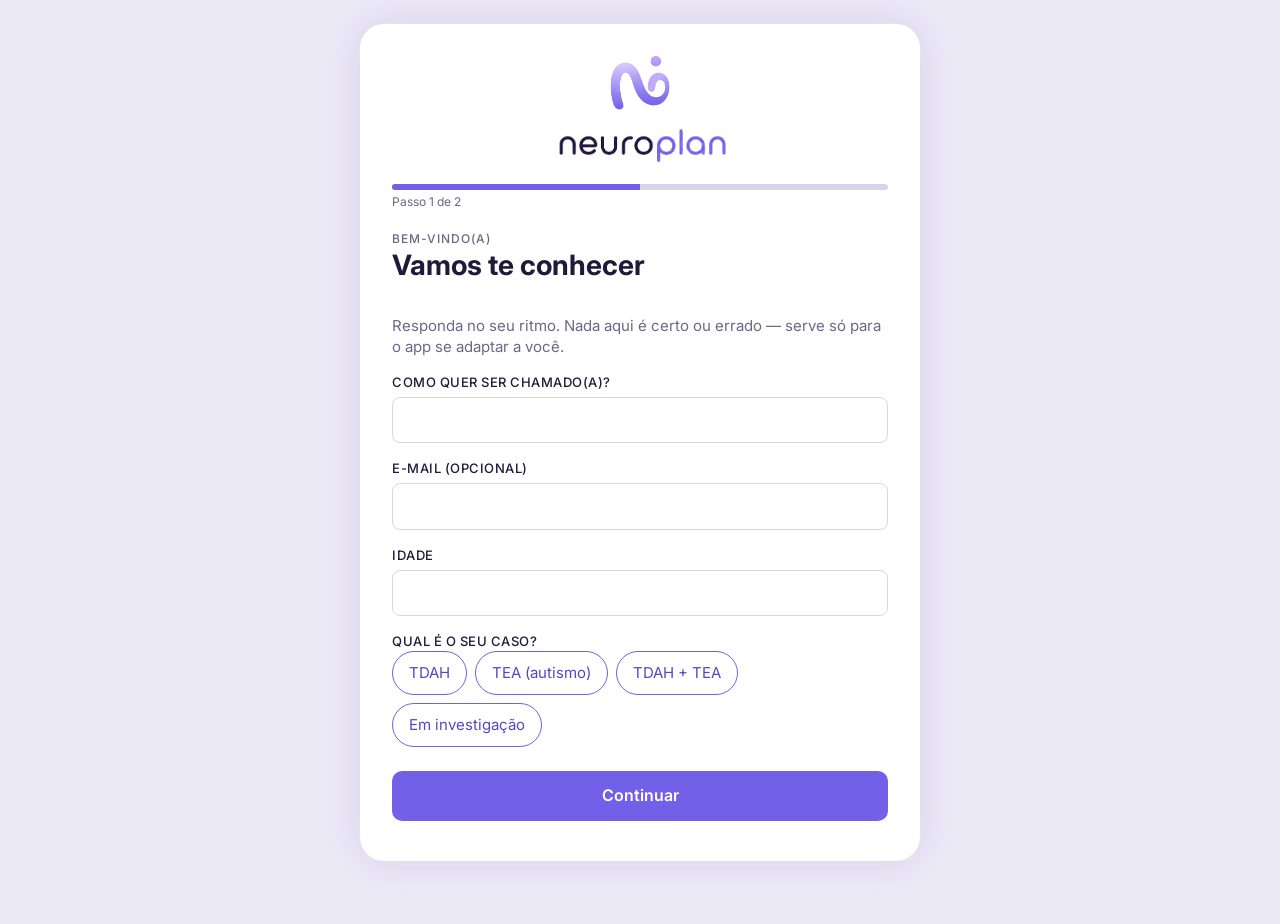
==== configuracoes.html @ 68868545 "versão oficial ajustada." ====
<!DOCTYPE html>
<html lang="pt-BR">
<head>
  <meta charset="UTF-8">
  <meta name="viewport" content="width=device-width, initial-scale=1, viewport-fit=cover">
  <meta name="theme-color" content="#7B68EE">
  <meta name="description" content="NeuroPlan: planejador de rotina pensado para neurodivergentes.">
  <title>Configurações · NeuroPlan</title>
  <link rel="icon" type="image/png" href="img/icone-app.png">
  <link rel="apple-touch-icon" href="img/icone-app.png">
  <!-- aplica tema/modo calmo antes de desenhar a página (evita "piscar") -->
  <script>try{var c=JSON.parse(localStorage.getItem("neuroplan:config")||"{}"),k=JSON.parse(localStorage.getItem("neuroplan:cuidados")||"{}"),t=c.tema||"claro",r=document.documentElement;if(t==="auto")t=matchMedia("(prefers-color-scheme: dark)").matches?"escuro":"claro";r.dataset.tema=t;if(k["modo-calmo"])r.classList.add("modo-calmo")}catch(e){}</script>
  <link rel="stylesheet" href="style.css">
  <script src="script.js" defer></script>
</head>
<body class="pagina-configuracoes">

  <!-- Ícones (sprite SVG): <svg class="icone"><use href="#i-home"/></svg> -->
  <svg xmlns="http://www.w3.org/2000/svg" hidden>
    <symbol id="i-home" viewBox="0 0 24 24" fill="none" stroke="currentColor" stroke-width="1.8" stroke-linecap="round" stroke-linejoin="round"><path d="M3 10.5 12 3l9 7.5V20a1 1 0 0 1-1 1h-5v-6H9v6H4a1 1 0 0 1-1-1z"/></symbol>
    <symbol id="i-calendar" viewBox="0 0 24 24" fill="none" stroke="currentColor" stroke-width="1.8" stroke-linecap="round" stroke-linejoin="round"><rect x="3" y="4" width="18" height="18" rx="2"/><path d="M16 2v4M8 2v4M3 10h18"/></symbol>
    <symbol id="i-plus" viewBox="0 0 24 24" fill="none" stroke="currentColor" stroke-width="2" stroke-linecap="round" stroke-linejoin="round"><path d="M12 5v14M5 12h14"/></symbol>
    <symbol id="i-heart" viewBox="0 0 24 24" fill="none" stroke="currentColor" stroke-width="1.8" stroke-linecap="round" stroke-linejoin="round"><path d="M19 14c1.5-1.5 3-3.2 3-5.5A5.5 5.5 0 0 0 16.5 3c-1.7 0-3 .8-4.5 2.5C10.5 3.8 9.2 3 7.5 3A5.5 5.5 0 0 0 2 8.5c0 2.3 1.5 4 3 5.5l7 7z"/></symbol>
    <symbol id="i-user" viewBox="0 0 24 24" fill="none" stroke="currentColor" stroke-width="1.8" stroke-linecap="round" stroke-linejoin="round"><circle cx="12" cy="8" r="4"/><path d="M4 21a8 8 0 0 1 16 0"/></symbol>
    <symbol id="i-pencil" viewBox="0 0 24 24" fill="none" stroke="currentColor" stroke-width="1.8" stroke-linecap="round" stroke-linejoin="round"><path d="M17 3a2.8 2.8 0 0 1 4 4L7.5 20.5 2 22l1.5-5.5z"/></symbol>
    <symbol id="i-clock" viewBox="0 0 24 24" fill="none" stroke="currentColor" stroke-width="1.8" stroke-linecap="round" stroke-linejoin="round"><circle cx="12" cy="12" r="9"/><path d="M12 7v5l3 2"/></symbol>
    <symbol id="i-bell" viewBox="0 0 24 24" fill="none" stroke="currentColor" stroke-width="1.8" stroke-linecap="round" stroke-linejoin="round"><path d="M6 8a6 6 0 0 1 12 0c0 7 3 9 3 9H3s3-2 3-9M10.3 21a1.9 1.9 0 0 0 3.4 0"/></symbol>
    <symbol id="i-chevron-left" viewBox="0 0 24 24" fill="none" stroke="currentColor" stroke-width="2" stroke-linecap="round" stroke-linejoin="round"><path d="m15 18-6-6 6-6"/></symbol>
    <symbol id="i-chevron-right" viewBox="0 0 24 24" fill="none" stroke="currentColor" stroke-width="2" stroke-linecap="round" stroke-linejoin="round"><path d="m9 18 6-6-6-6"/></symbol>
    <symbol id="i-gear" viewBox="0 0 24 24" fill="none" stroke="currentColor" stroke-width="1.8" stroke-linecap="round" stroke-linejoin="round"><circle cx="12" cy="12" r="3"/><path d="M19.4 15a1.7 1.7 0 0 0 .3 1.8l.1.1a2 2 0 1 1-2.8 2.8l-.1-.1a1.7 1.7 0 0 0-1.8-.3 1.7 1.7 0 0 0-1 1.5V21a2 2 0 1 1-4 0v-.1a1.7 1.7 0 0 0-1.1-1.5 1.7 1.7 0 0 0-1.8.3l-.1.1a2 2 0 1 1-2.8-2.8l.1-.1a1.7 1.7 0 0 0 .3-1.8 1.7 1.7 0 0 0-1.5-1H3a2 2 0 1 1 0-4h.1a1.7 1.7 0 0 0 1.5-1.1 1.7 1.7 0 0 0-.3-1.8l-.1-.1a2 2 0 1 1 2.8-2.8l.1.1a1.7 1.7 0 0 0 1.8.3H9a1.7 1.7 0 0 0 1-1.5V3a2 2 0 1 1 4 0v.1a1.7 1.7 0 0 0 1 1.5 1.7 1.7 0 0 0 1.8-.3l.1-.1a2 2 0 1 1 2.8 2.8l-.1.1a1.7 1.7 0 0 0-.3 1.8V9a1.7 1.7 0 0 0 1.5 1H21a2 2 0 1 1 0 4h-.1a1.7 1.7 0 0 0-1.5 1z"/></symbol>
  </svg>

  <div class="app">

    <!-- Cabeçalho (igual em todas as páginas) -->
    <header class="topo">
      <a href="index.html" class="topo__logo" aria-label="NeuroPlan - ir para Hoje">
        <img class="logo logo--claro" src="img/logo-horizontal.png" width="930" height="201" alt="NeuroPlan"><img class="logo logo--escuro" src="img/logo-horizontal-escuro.png" width="930" height="199" alt="">
      </a>
      <div class="topo__acoes">
        <a href="configuracoes.html" class="topo__config" aria-label="Configurações" aria-current="page"><svg class="icone" aria-hidden="true"><use href="#i-gear"/></svg></a>
        <a href="usuario.html" class="avatar avatar--pequeno" aria-label="Meu perfil">V</a>
      </div>
    </header>

    <main class="conteudo">
      <section class="tela" id="tela-config" aria-labelledby="config-titulo">
        <div class="titulo-tela">
          <p class="titulo-tela__rotulo">Ajustes</p>
          <h1 class="titulo-tela__titulo titulo-tela__titulo--esquerda" id="config-titulo">Configurações</h1>
        </div>

        <div class="config-grupo">
          <h2 class="config-grupo__titulo">Conta</h2>
          <div class="config-resumo" id="config-resumo">Nenhum cadastro encontrado.</div>
          <div class="config-lista" style="margin-top:10px">
            <a class="config-btn" href="login.html?refazer=1">Refazer questionário</a>
            <button type="button" class="config-btn" id="btn-sair">Sair da conta</button>
          </div>
        </div>

        <div class="config-grupo">
          <h2 class="config-grupo__titulo">Aparência</h2>
          <ul class="cuidados config-lista--cheia" style="display:flex">
            <li><label class="cuidado"><span class="cuidado__texto"><span class="cuidado__titulo">Modo Calmo</span><span class="cuidado__descricao">Cores suaves, sem animações e menos estímulos</span></span>
              <input type="checkbox" class="interruptor" role="switch" id="cfg-calmo"></label></li>
            <li><label class="cuidado"><span class="cuidado__texto"><span class="cuidado__titulo">Reduzir animações</span><span class="cuidado__descricao">Desliga movimentos e transições</span></span>
              <input type="checkbox" class="interruptor" role="switch" id="cfg-animacao"></label></li>
          </ul>
          <fieldset class="campo campo--grupo" style="margin-top:14px"><legend class="campo__rotulo">Tema</legend>
            <div class="chips" id="cfg-tema">
              <label class="chip"><input type="radio" name="tema" value="claro" checked><span>Claro</span></label>
              <label class="chip"><input type="radio" name="tema" value="escuro"><span>Escuro</span></label>
              <label class="chip"><input type="radio" name="tema" value="auto"><span>Automático</span></label>
            </div></fieldset>
          <fieldset class="campo campo--grupo" style="margin-top:14px"><legend class="campo__rotulo">Tamanho do texto</legend>
            <div class="chips" id="cfg-fonte">
              <label class="chip"><input type="radio" name="fonte" value="p"><span>Pequeno</span></label>
              <label class="chip"><input type="radio" name="fonte" value="m" checked><span>Normal</span></label>
              <label class="chip"><input type="radio" name="fonte" value="g"><span>Grande</span></label>
              <label class="chip"><input type="radio" name="fonte" value="xg"><span>Muito grande</span></label>
            </div></fieldset>
          <p class="campo__ajuda" style="margin-top:8px">O tema escuro e o Modo Calmo são independentes: dá para usar os dois juntos. Mais modos e avisos ficam em <a class="link-pequeno" href="cuidados.html">Cuidados</a>.</p>
        </div>

        <div class="config-grupo">
          <h2 class="config-grupo__titulo">Seus dados</h2>
          <div class="config-lista">
            <button type="button" class="config-btn" id="btn-exportar">Baixar meus dados (.json)</button>
            <button type="button" class="config-btn config-btn--perigo" id="btn-apagar">Apagar todos os dados</button>
          </div>
          <p class="campo__ajuda" style="margin-top:8px">Tudo fica salvo apenas neste aparelho.</p>
        </div>
      </section>
    </main>

    <!-- Menu inferior (igual em todas as páginas) -->
    <nav class="menu" aria-label="Navegação principal">
      <a href="index.html" class="menu__item">
        <svg class="icone" aria-hidden="true"><use href="#i-home"/></svg>
        <span>Hoje</span>
      </a>
      <a href="rotina.html" class="menu__item">
        <svg class="icone" aria-hidden="true"><use href="#i-calendar"/></svg>
        <span>Rotina</span>
      </a>
      <a href="nova-tarefa.html" class="menu__adicionar" aria-label="Adicionar nova tarefa">
        <svg class="icone" aria-hidden="true"><use href="#i-plus"/></svg>
      </a>
      <a href="cuidados.html" class="menu__item">
        <svg class="icone" aria-hidden="true"><use href="#i-heart"/></svg>
        <span>Cuidados</span>
      </a>
      <a href="usuario.html" class="menu__item">
        <svg class="icone" aria-hidden="true"><use href="#i-user"/></svg>
        <span>Usuário</span>
      </a>
    </nav>

  </div>
</body>
</html>
---- style.css ----
/* =========================================================
   NEUROPLAN · style.css
   Mobile-first (base = celular). Depois: tablet/desktop, Modo Calmo,
   login e configurações (seções 14 a 17).
   ========================================================= */
@import url("https://fonts.googleapis.com/css2?family=Inter:wght@300;400;500;600;700&display=swap");

/* 1. Variáveis */
:root{
  --roxo:#7360E8;--roxo-escuro:#5844C9;--roxo-claro:#D6CCFA;--lilas:#EAE2F8;--lilas-medio:#C4B8F6;
  --laranja:#FAE5D6;--azul:#D3E8F7;--verde:#DDF2E8;--rosa:#FBE0EA;--verde-forte:#3FA777;
  --tinta:#1E1B3A;--tinta-suave:#6B6785;--linha:#D9D5E8;--branco:#FFFFFF;--fundo-pagina:#ECE9F7;
  --superficie:#FFFFFF;--campo-hora:#E7E5EE;--marcado:#EFEDF5;--fora:#B3AFC4;--placeholder:#9A96AE;--borda-check:#4A4666;
  --largura-app:430px;--menu-lateral:240px;--altura-menu:68px;--raio-g:16px;--raio-m:12px;--raio-p:8px;--margem:20px;
  --fonte:"Inter",system-ui,-apple-system,"Segoe UI",Roboto,"Helvetica Neue",Arial,sans-serif;
}
.modo-calmo *,.modo-calmo *::before,.modo-calmo *::after{animation:none!important;transition:none!important;scroll-behavior:auto!important}

/* 2. Base */
*,*::before,*::after{box-sizing:border-box}
html{-webkit-text-size-adjust:100%;text-size-adjust:100%;overflow-x:hidden}
body{margin:0;min-height:100dvh;background:var(--fundo-pagina);color:var(--tinta);font-family:var(--fonte);font-size:1rem;line-height:1.4;-webkit-tap-highlight-color:transparent}
h1,h2,h3,p,ul,fieldset{margin:0;padding:0}
ul{list-style:none}
a{color:inherit;text-decoration:none}
button,input,select,textarea{font:inherit;color:inherit}
button{cursor:pointer}
img{display:block;max-width:100%;height:auto}
[hidden]{display:none!important}
:focus-visible{outline:3px solid var(--roxo-escuro);outline-offset:2px}
.visualmente-oculto{position:absolute;width:1px;height:1px;margin:-1px;padding:0;overflow:hidden;clip:rect(0 0 0 0);white-space:nowrap;border:0}
.icone{width:22px;height:22px;flex:none}
.icone--mini{width:14px;height:14px}
.icone--roxo{color:var(--roxo-escuro)}

/* 3. Estrutura */
.app{position:relative;width:100%;max-width:var(--largura-app);min-height:100dvh;margin:0 auto;background:var(--superficie)}
.conteudo{padding:4px var(--margem) calc(var(--altura-menu) + 32px + env(safe-area-inset-bottom,0px))}
.topo{display:flex;align-items:center;justify-content:space-between;padding:calc(14px + env(safe-area-inset-top,0px)) var(--margem) 10px}
.topo__logo img{height:30px;width:auto}
.logo--escuro{display:none}
.avatar{display:grid;place-items:center;background:var(--lilas);color:var(--roxo-escuro);font-weight:600}
.avatar--pequeno{width:34px;height:34px;border-radius:50%;font-size:.875rem}
.avatar--grande{width:72px;height:72px;border-radius:var(--raio-g);font-size:2rem}

/* 4. Menu inferior */
.menu{position:fixed;bottom:0;left:50%;transform:translateX(-50%);z-index:10;width:100%;max-width:var(--largura-app);display:grid;grid-template-columns:1fr 1fr 72px 1fr 1fr;align-items:center;height:calc(var(--altura-menu) + env(safe-area-inset-bottom,0px));padding:0 6px env(safe-area-inset-bottom,0px);background:var(--superficie);border-top:1px solid var(--linha)}
.menu__item{display:flex;flex-direction:column;align-items:center;justify-content:center;gap:2px;min-height:48px;font-size:.6875rem;color:var(--tinta)}
.menu__item.is-ativo{color:var(--roxo-escuro);font-weight:600}
.menu__adicionar{display:grid;place-items:center;justify-self:center;align-self:start;width:52px;height:52px;margin-top:-22px;border-radius:16px;background:var(--roxo);color:var(--branco);box-shadow:0 6px 14px rgba(115,96,232,.35)}
.menu__adicionar .icone{width:26px;height:26px}
.menu__adicionar.is-ativo{background:var(--roxo-escuro)}

/* 5. Títulos e blocos */
.titulo-tela{margin:8px 0 16px}
.titulo-tela--centro{text-align:center}
.titulo-tela__rotulo{font-size:.625rem;font-weight:500;letter-spacing:.08em;text-transform:uppercase;color:var(--tinta-suave)}
.titulo-tela__titulo{font-size:1.25rem;font-weight:700;line-height:1.25}
.titulo-tela__apoio{margin-top:2px;font-size:.75rem;color:var(--tinta-suave)}
.bloco{margin-top:20px}
.bloco__cabecalho{display:flex;align-items:baseline;justify-content:space-between;margin-bottom:10px}
.bloco__titulo{font-size:.8125rem;font-weight:500}
.link-pequeno{display:inline-flex;align-items:center;min-height:32px;font-size:.6875rem;color:var(--roxo-escuro);text-decoration:underline}

/* 6. Hoje */
.lista-tarefas{display:flex;flex-direction:column;gap:10px}
.tarefa{display:flex;align-items:center;gap:8px;padding:4px 6px 4px 12px;border-radius:var(--raio-m);background:var(--lilas)}
.tarefa--aula{background:var(--laranja)}.tarefa--afazeres{background:var(--lilas)}.tarefa--saude{background:var(--azul)}.tarefa--lazer{background:var(--rosa)}
.tarefa--importante{box-shadow:inset 0 0 0 2px var(--roxo-escuro)}
.tarefa__principal{flex:1;display:flex;align-items:center;gap:10px;min-height:48px;cursor:pointer}
.tarefa__texto{display:flex;flex-direction:column;gap:1px}
.tarefa__titulo{font-size:1rem;font-weight:500;line-height:1.2}
.tarefa__meta{display:flex;flex-wrap:wrap;align-items:center;gap:2px 4px;font-size:.6875rem;color:var(--tinta-suave)}
.tarefa__check{appearance:none;-webkit-appearance:none;flex:none;width:20px;height:20px;margin:0;border:1.5px solid var(--borda-check);border-radius:5px;background:transparent center/14px no-repeat;cursor:pointer}
.tarefa__check:checked{border-color:var(--tinta);background-image:url("data:image/svg+xml,%3Csvg xmlns='http://www.w3.org/2000/svg' viewBox='0 0 24 24' fill='none' stroke='%231E1B3A' stroke-width='3.2' stroke-linecap='round' stroke-linejoin='round'%3E%3Cpath d='m5 12.5 4.5 4.5L19 7'/%3E%3C/svg%3E")}
.tarefa__editar{display:grid;place-items:center;flex:none;width:44px;height:44px;border:0;border-radius:50%;background:transparent;color:var(--tinta-suave)}
.tarefa__editar .icone{width:16px;height:16px}
.semana{display:flex;gap:12px;margin:0 calc(var(--margem) * -1);padding:0 var(--margem) 4px;overflow-x:auto;scroll-snap-type:x mandatory;scroll-padding-inline:var(--margem);scrollbar-width:none}
.semana::-webkit-scrollbar{display:none}
.semana__item{flex:0 0 calc(50% - 6px);scroll-snap-align:start}
.semana__dia{display:block;height:100%;min-height:92px;padding:12px 14px;border-radius:var(--raio-m);background:var(--roxo-claro)}
.semana__dia.is-hoje{box-shadow:inset 0 0 0 2px var(--roxo-escuro)}
.semana__nome{font-size:.9375rem;font-weight:700}
.semana__qtd{font-size:.625rem;color:var(--tinta-suave)}
.semana__bolinhas{display:flex;flex-wrap:wrap;gap:6px;margin-top:10px}
.bolinha{width:12px;height:12px;border:1.5px solid var(--verde-forte);border-radius:50%}
.bolinha.is-feita{background:var(--verde-forte)}
.proxima{margin-bottom:4px;padding:10px 12px;border-left:3px solid var(--roxo);border-radius:0 var(--raio-p) var(--raio-p) 0;background:var(--lilas);font-size:.8125rem}
.vazio{padding:18px 14px;border:1px dashed var(--linha);border-radius:var(--raio-m);text-align:center;font-size:.875rem;color:var(--tinta-suave)}

/* 7. Nova tarefa */
.formulario{display:flex;flex-direction:column;gap:16px}
.campo{display:flex;flex-direction:column;gap:6px;min-width:0;border:0}
.campo__rotulo{padding:0;font-size:.6875rem;font-weight:500;letter-spacing:.04em;text-transform:uppercase;color:var(--tinta)}
.campo__input{width:100%;padding:11px 12px;border:1px solid var(--linha);border-radius:var(--raio-p);background:var(--superficie);font-size:1rem}
.campo__input::placeholder{color:var(--placeholder)}
.campo__input--area{min-height:140px;resize:vertical}
.campo__input[aria-invalid="true"]{border-color:#C0392B}
.campo__erro{font-size:.75rem;color:#B3261E}
.chips{display:flex;flex-wrap:wrap;gap:8px}
.chip{position:relative}
.chip input{position:absolute;inset:0;opacity:0;margin:0;cursor:pointer}
.chip span{display:inline-flex;align-items:center;min-height:38px;padding:0 16px;border:1px solid var(--roxo);border-radius:999px;font-size:.8125rem;color:var(--roxo-escuro)}
.chip input:checked + span{background:var(--roxo);color:var(--branco);font-weight:500}
.chip input:focus-visible + span{outline:3px solid var(--roxo-escuro);outline-offset:2px}
.horario{min-width:0;padding:12px;border:1px solid var(--linha);border-radius:var(--raio-m)}
.horario__cabecalho{display:flex;align-items:center;justify-content:space-between}
.horario__titulo{display:flex;align-items:center;gap:6px;padding:0;font-size:.75rem;font-weight:500;letter-spacing:.04em;text-transform:uppercase}
.horario__data{position:relative;display:flex;align-items:center;gap:6px;min-height:40px;margin:-8px -4px -8px 0;padding:0 4px 0 8px;border-radius:var(--raio-p);font-size:.8125rem;font-weight:500;color:var(--roxo-escuro);cursor:pointer}
.horario__data-input{position:absolute;inset:0;width:100%;height:100%;opacity:0;cursor:pointer}
.horario__data:has(input:focus-visible){outline:3px solid var(--roxo-escuro);outline-offset:2px}
.horario__linha{display:flex;align-items:center;gap:10px;margin-top:8px}
.horario__hora{flex:1;min-width:0;padding:9px 10px;border:0;border-radius:var(--raio-p);background:var(--campo-hora);font-size:1rem}
.horario__as{font-size:.875rem;color:var(--tinta-suave)}
.horario__aviso{display:flex;align-items:center;gap:6px;min-height:40px;margin-top:6px;font-size:.75rem;font-weight:600;cursor:pointer}
.horario__aviso:has(input:not(:checked)){opacity:.55;text-decoration:line-through}
.horario__aviso:has(input:focus-visible){outline:3px solid var(--roxo-escuro);outline-offset:2px;border-radius:var(--raio-p)}
.opcoes{display:flex;flex-direction:column;gap:2px;min-width:0;border:0}
.opcao{display:flex;align-items:center;gap:10px;min-height:42px;font-size:.875rem;cursor:pointer}
.opcao input{appearance:none;-webkit-appearance:none;flex:none;width:22px;height:22px;margin:0;border:1.5px solid var(--roxo);border-radius:6px;background:transparent center/15px no-repeat;cursor:pointer}
.opcao input:checked{background-color:var(--roxo);background-image:url("data:image/svg+xml,%3Csvg xmlns='http://www.w3.org/2000/svg' viewBox='0 0 24 24' fill='none' stroke='%23FFFFFF' stroke-width='3.2' stroke-linecap='round' stroke-linejoin='round'%3E%3Cpath d='m5 12.5 4.5 4.5L19 7'/%3E%3C/svg%3E")}
.botao{display:flex;align-items:center;justify-content:center;width:100%;min-height:50px;border:0;border-radius:10px;font-size:1rem;font-weight:600}
.botao--principal{background:var(--roxo);color:var(--branco)}
.botao--principal:hover{background:var(--roxo-escuro)}
.botao--principal:active{transform:scale(.99)}
.botao--perigo{margin-top:-4px;border:1px solid #B3261E;background:transparent;color:#B3261E}

/* 8. Rotina */
.resumo-semana{display:grid;grid-template-columns:1fr 1fr;gap:10px}
.resumo-semana__dia{display:block;width:100%;height:100%;padding:10px 12px;border:1px solid var(--linha);border-radius:var(--raio-m);background:var(--superficie);text-align:left}
.resumo-semana__dia.is-selecionado{border-color:var(--roxo);box-shadow:inset 0 0 0 1px var(--roxo)}
.resumo-semana__nome{display:block;margin-bottom:4px;font-size:.875rem;font-weight:700}
.resumo-semana__item{display:block;font-size:.75rem}
.resumo-semana__item::before{content:"•";margin-right:3px;color:var(--roxo);font-weight:700}
.resumo-semana__vazio{grid-column:1/-1;padding:12px;border:1px dashed var(--linha);border-radius:var(--raio-m);text-align:center;font-size:.75rem;color:var(--tinta-suave)}
.calendario{margin-top:16px;padding:12px;border:1px solid var(--linha);border-radius:var(--raio-g)}
.calendario__controles{display:flex;align-items:center;justify-content:space-between;gap:8px;margin-bottom:10px}
.calendario__seta{display:grid;place-items:center;width:40px;height:40px;border:0;background:transparent}
.calendario__seta .icone{width:18px;height:18px}
.calendario__select{min-height:38px;padding:0 10px;border:1px solid var(--linha);border-radius:6px;background:var(--superficie);font-size:.8125rem}
.calendario__grade{display:grid;grid-template-columns:repeat(7,1fr);gap:4px}
.calendario__semana{padding:4px 0;text-align:center;font-size:.6875rem;color:var(--tinta-suave)}
.calendario__dia{display:grid;place-items:center;width:100%;min-height:38px;padding:0;border:0;border-radius:var(--raio-p);background:transparent;font-size:.8125rem}
.calendario__dia.is-marcado{background:var(--marcado)}
.calendario__dia.is-hoje{box-shadow:inset 0 0 0 1.5px var(--roxo)}
.calendario__dia.is-selecionado{background:var(--roxo);color:var(--branco);font-weight:600}
.calendario__dia.is-fora{color:var(--fora)}
.dia-detalhe{margin-top:18px}
.dia-detalhe__titulo{margin-bottom:8px;font-size:.8125rem;font-weight:500}
.dia-detalhe__cartao{padding:14px;border-radius:var(--raio-m);background:var(--verde)}
.dia-detalhe__qtd{font-size:1.125rem;font-weight:500}
.dia-detalhe__lista{font-size:.6875rem;color:var(--tinta-suave)}
.dia-detalhe .lista-tarefas{margin-top:12px}

/* 9. Cuidados */
.cuidados{display:flex;flex-direction:column;gap:10px}
.cuidado{display:flex;align-items:center;justify-content:space-between;gap:14px;min-height:64px;padding:10px 14px;border-radius:14px;background:var(--lilas-medio);cursor:pointer}
.cuidado__texto{display:flex;flex-direction:column;gap:1px}
.cuidado__titulo{font-size:.9375rem;font-weight:700}
.cuidado__descricao{font-size:.75rem;line-height:1.3}
.interruptor{appearance:none;-webkit-appearance:none;position:relative;flex:none;width:44px;height:24px;margin:0;border-radius:999px;background:#2E2A4F;cursor:pointer;transition:background .15s}
.interruptor::before{content:"";position:absolute;top:4px;left:4px;width:16px;height:16px;border-radius:50%;background:#8B86B0;transition:transform .15s,background .15s}
.interruptor:checked{background:var(--roxo)}
.interruptor:checked::before{transform:translateX(20px);background:#2E2A4F}
.cuidados__aviso{margin-top:22px;text-align:center;font-size:.6875rem;color:var(--tinta-suave)}

/* 10. Usuário */
.perfil{display:flex;flex-direction:column;align-items:center;margin-top:8px}
.perfil__nome{margin-top:6px;font-size:1.5rem;font-weight:700}
.perfil__editar{display:inline-flex;align-items:center;gap:4px;min-height:40px;padding:0 8px;border:0;background:transparent;font-size:.75rem;color:var(--tinta-suave);text-decoration:underline}
.perfil__form{display:flex;flex-direction:column;gap:10px;margin-top:8px}
.campo-perfil{padding:8px 12px 10px;border:1px solid var(--linha);border-radius:var(--raio-m)}
.campo-perfil:focus-within,.perfil__form.is-editando .campo-perfil{border-color:var(--roxo)}
.campo-perfil__rotulo{display:block;font-size:.6875rem;color:var(--tinta-suave)}
.campo-perfil__input{display:block;width:100%;padding:0;border:0;background:transparent;font-size:1rem;font-weight:500}
.campo-perfil__input:focus-visible{outline:none}
.campo-perfil__input--area{resize:none;min-height:2.8em}
.estatisticas{display:grid;grid-template-columns:repeat(3,1fr);gap:10px;margin-top:16px}
.estatistica{display:flex;flex-direction:column;align-items:center;justify-content:center;gap:2px;min-height:72px;padding:8px 4px;border-radius:var(--raio-m);background:var(--verde);text-align:center}
.estatistica__numero{font-size:1.375rem;font-weight:500;line-height:1}
.estatistica__rotulo{font-size:.625rem;color:var(--tinta-suave)}

/* 11. Aviso rápido */
.aviso{position:fixed;left:50%;bottom:calc(var(--altura-menu) + 26px + env(safe-area-inset-bottom,0px));z-index:20;max-width:calc(100% - 40px);padding:12px 18px;border-radius:999px;background:var(--tinta);color:var(--branco);font-size:.875rem;transform:translate(-50%,12px);opacity:0;transition:opacity .2s,transform .2s;pointer-events:none}
.aviso.is-visivel{opacity:1;transform:translate(-50%,0)}

/* 12. Telas maiores: sombra do app */
@media (min-width:480px){.app{box-shadow:0 0 40px rgba(60,40,140,.12)}}
@media (prefers-reduced-motion:reduce){*,*::before,*::after{animation:none!important;transition:none!important}}

/* ===== 13 em diante: responsividade, temas, Modo Calmo, login, configurações e desktop ===== */
/* =========================================================
   Responsividade (celular/tablet), engrenagem do cabeçalho, temas,
   Modo Calmo, login, configurações e layout de computador (no fim).
   ========================================================= */

/* ---------- Evita rolagem lateral e textos estourando ---------- */
html { overflow-x: hidden; }
.tarefa__titulo, .resumo-semana__item, .perfil__nome { overflow-wrap: anywhere; }
.topo__acoes { display: flex; align-items: center; gap: 8px; }
.topo__config {
  display: grid; place-items: center; width: 40px; height: 40px;
  border-radius: 50%; color: var(--tinta-suave);
}
.topo__config:hover { background: var(--lilas); }
.topo__config .icone { width: 22px; height: 22px; }

/* ---------- Celulares pequenos (até 359px) ---------- */
@media (max-width: 359px) {
  :root { --margem: 14px; }
  .menu { grid-template-columns: 1fr 1fr 64px 1fr 1fr; padding-inline: 2px; }
  .menu__item { font-size: 0.625rem; }
  .semana__item { flex-basis: 72%; }
  .resumo-semana { grid-template-columns: 1fr; }
  .estatistica__numero { font-size: 1.125rem; }
  .estatistica__rotulo { font-size: 0.5625rem; }
  .chip span { padding: 0 12px; }
}

/* ---------- Celular deitado (pouca altura) ---------- */
@media (max-height: 480px) and (orientation: landscape) {
  :root { --altura-menu: 56px; }
  .menu__adicionar { margin-top: -14px; }
}

/* ---------- Tablet (768px+) ---------- */
@media (min-width: 768px) {
  :root { --largura-app: 720px; --margem: 32px; --altura-menu: 74px; }
  body { font-size: 1.0625rem; }
  .topo__logo img { height: 36px; }
  .avatar--pequeno { width: 40px; height: 40px; }
  .titulo-tela__titulo { font-size: 1.75rem; }
  .titulo-tela__rotulo { font-size: 0.75rem; }
  .titulo-tela__apoio, .proxima { font-size: 0.9375rem; }
  .bloco__titulo { font-size: 1rem; }
  .link-pequeno { font-size: 0.875rem; }
  .menu__item { font-size: 0.8125rem; }
  .menu__adicionar { width: 60px; height: 60px; }

  /* tarefas em 2 colunas */
  .lista-tarefas { display: grid; grid-template-columns: repeat(2, 1fr); gap: 12px; }
  .tarefa__meta { font-size: 0.8125rem; }
  .semana__item { flex-basis: calc(25% - 9px); }
  .semana__nome { font-size: 1.0625rem; }
  .semana__qtd { font-size: 0.75rem; }

  .resumo-semana { grid-template-columns: repeat(4, 1fr); }
  .resumo-semana__item { font-size: 0.8125rem; }
  .calendario { padding: 20px; }
  .calendario__dia { min-height: 48px; font-size: 1rem; }
  .calendario__select { font-size: 1rem; }
  .dia-detalhe__titulo { font-size: 1rem; }
  .dia-detalhe__qtd { font-size: 1.375rem; }
  .dia-detalhe__lista { font-size: 0.875rem; }

  .formulario, .perfil__form, .login__form { gap: 20px; }
  .campo__rotulo, .campo-perfil__rotulo { font-size: 0.8125rem; }
  .chip span { min-height: 44px; font-size: 0.9375rem; }
  .cuidados { display: grid; grid-template-columns: 1fr 1fr; gap: 12px; }
  .cuidado__titulo { font-size: 1.0625rem; }
  .cuidado__descricao { font-size: 0.875rem; }
  .perfil__form { display: grid; grid-template-columns: 1fr 1fr; }
  .perfil__form .campo-perfil:last-child { grid-column: 1 / -1; }
  .estatistica { min-height: 96px; }
  .estatistica__numero { font-size: 1.75rem; }
  .estatistica__rotulo { font-size: 0.8125rem; }
}

/* ---------- Telas grandes (1024px+) ---------- */
@media (min-width: 1024px) {
  :root { --largura-app: 880px; }
  .semana__item { flex-basis: calc(100% / 6 - 10px); }
  .lista-tarefas { grid-template-columns: repeat(2, 1fr); }
}

/* =========================================================
   TEMA ESCURO  ->  <html data-tema="escuro">   (Configurações > Tema)
   É só uma troca de cores. Não tem relação com o Modo Calmo.
   ========================================================= */
html[data-tema="escuro"]{
  color-scheme:dark;
  --roxo:#7B68EE;--roxo-escuro:#B9ACFF;--roxo-claro:#3A3174;
  --lilas:#2E2A5A;--lilas-medio:#3B3377;--laranja:#4D3426;--azul:#1F3D57;--verde:#1D4034;--rosa:#4D2A3E;
  --verde-forte:#4ADE9A;--tinta:#ECE9FF;--tinta-suave:#B5B0D6;--linha:#3B3768;--fundo-pagina:#0D0B1E;
  --superficie:#15122B;--campo-hora:#2A2552;--marcado:#2A2552;--fora:#5E5A85;--placeholder:#8782AB;--borda-check:#B5B0D6;
}
html[data-tema="escuro"] .campo__input,
html[data-tema="escuro"] .calendario__select,
html[data-tema="escuro"] .resumo-semana__dia{background:#1C1838;color:var(--tinta)}
html[data-tema="escuro"] .campo-perfil__input{background:transparent;color:var(--tinta)}
html[data-tema="escuro"] .horario__hora{color:var(--tinta)}
html[data-tema="escuro"] .menu__adicionar{box-shadow:0 6px 14px rgba(0,0,0,.45)}
html[data-tema="escuro"] .menu__adicionar.is-ativo{background:#6552D6}
html[data-tema="escuro"] .tarefa__check:checked{border-color:var(--verde-forte);background-image:url("data:image/svg+xml,%3Csvg xmlns='http://www.w3.org/2000/svg' viewBox='0 0 24 24' fill='none' stroke='%234ADE9A' stroke-width='3.2' stroke-linecap='round' stroke-linejoin='round'%3E%3Cpath d='m5 12.5 4.5 4.5L19 7'/%3E%3C/svg%3E")}
html[data-tema="escuro"] .interruptor{background:#4A4585}
html[data-tema="escuro"] .interruptor::before{background:#B5B0D6}
html[data-tema="escuro"] .interruptor:checked{background:var(--roxo)}
html[data-tema="escuro"] .interruptor:checked::before{background:#fff}
html[data-tema="escuro"] .aviso{background:#ECE9FF;color:#15122B}
html[data-tema="escuro"] .campo__erro{color:#FF9C94}
html[data-tema="escuro"] .campo__input[aria-invalid="true"]{border-color:#FF9C94}
html[data-tema="escuro"] .botao--perigo,
html[data-tema="escuro"] .config-btn--perigo{border-color:#FF9C94;color:#FF9C94}
html[data-tema="escuro"] .logo--claro{display:none}
html[data-tema="escuro"] .logo--escuro{display:block}

/* =========================================================
   MODO CALMO  ->  <html class="modo-calmo">   (Cuidados / Configurações)
   Menos estímulos visuais, mantendo o tema escolhido (claro ou escuro):
   cores suaves e dessaturadas, sem sombras, sem animações,
   logo e símbolo em tom apagado. O contraste do texto continua alto.
   ========================================================= */
html.modo-calmo{
  --roxo:#5F5E92;--roxo-escuro:#4A4A78;--roxo-claro:#E2E1EC;
  --lilas:#EEEDF3;--lilas-medio:#E4E3EC;--laranja:#F1ECE6;--azul:#E8EDF1;--verde:#E8EFEA;--rosa:#F1E9EC;
  --verde-forte:#6E9A84;--tinta:#2B2A33;--tinta-suave:#5F5E6B;--linha:#DAD9E0;--fundo-pagina:#F3F2F5;
  --marcado:#EEEDF3;--campo-hora:#E9E8EE;
}
.modo-calmo .app,.modo-calmo .menu__adicionar,.modo-calmo .aviso{box-shadow:none}
.modo-calmo .logo,.modo-calmo .login__simbolo{filter:saturate(.35) opacity(.9)}
.modo-calmo .tarefa--importante{box-shadow:inset 0 0 0 1.5px var(--roxo)}
.modo-calmo .interruptor:checked::before{background:#fff}
.modo-calmo .semana__dia.is-hoje,.modo-calmo .calendario__dia.is-hoje{box-shadow:inset 0 0 0 1px var(--roxo)}
.modo-calmo .titulo-tela__rotulo{letter-spacing:.04em}

/* Modo Calmo + tema escuro: versão apagada do escuro */
html[data-tema="escuro"].modo-calmo{
  --roxo:#8A87B8;--roxo-escuro:#BDBBDD;--roxo-claro:#2F2D47;
  --lilas:#26243A;--lilas-medio:#2F2D47;--laranja:#332E2B;--azul:#252E36;--verde:#243029;--rosa:#322A2F;
  --verde-forte:#7FB79A;--tinta:#E6E5EC;--tinta-suave:#A9A8B8;--linha:#34324A;--fundo-pagina:#121119;
  --superficie:#191824;--campo-hora:#242335;--marcado:#242335;--fora:#5C5B70;--placeholder:#8584A0;--borda-check:#A9A8B8;
}
html[data-tema="escuro"].modo-calmo .campo__input,
html[data-tema="escuro"].modo-calmo .calendario__select,
html[data-tema="escuro"].modo-calmo .resumo-semana__dia{background:#1F1E2D}
html[data-tema="escuro"].modo-calmo .menu__adicionar.is-ativo{background:#77749F}
html[data-tema="escuro"].modo-calmo .interruptor{background:#3E3C58}
html[data-tema="escuro"].modo-calmo .tarefa__check:checked{border-color:var(--verde-forte);background-image:url("data:image/svg+xml,%3Csvg xmlns='http://www.w3.org/2000/svg' viewBox='0 0 24 24' fill='none' stroke='%237FB79A' stroke-width='3.2' stroke-linecap='round' stroke-linejoin='round'%3E%3Cpath d='m5 12.5 4.5 4.5L19 7'/%3E%3C/svg%3E")}

/* "Reduzir animações" (Configurações) */
body.sem-animacao *, body.sem-animacao *::before, body.sem-animacao *::after {
  animation: none !important; transition: none !important; scroll-behavior: auto !important;
}

/* =========================================================
   LOGIN / QUESTIONÁRIO
   ========================================================= */
.pagina-login .conteudo { padding-bottom: calc(40px + env(safe-area-inset-bottom, 0px)); }
.login__marca { display: flex; flex-direction: column; align-items: center; gap: 10px; padding: calc(24px + env(safe-area-inset-top, 0px)) 0 8px; }
.login__marca .logo { height: 38px; width: auto; }
.login__marca .login__simbolo { height: 64px; width: auto; }
.login__progresso { height: 6px; margin: 12px 0 4px; border-radius: 999px; background: var(--linha); overflow: hidden; }
.login__barra { display: block; height: 100%; width: 25%; background: var(--roxo); transition: width .3s; }
.login__passo-txt { font-size: .75rem; color: var(--tinta-suave); }
.login__form { display: flex; flex-direction: column; gap: 16px; margin-top: 12px; }
.login__passo { display: none; flex-direction: column; gap: 16px; border: 0; min-width: 0; }
.login__passo.is-atual { display: flex; }
.login__intro { font-size: .875rem; color: var(--tinta-suave); }
.campo__ajuda { font-size: .75rem; color: var(--tinta-suave); }
.login__acoes { display: flex; gap: 10px; margin-top: 8px; }
.login__acoes .botao { flex: 1; }
.botao--secundario { background: transparent; border: 1px solid var(--roxo); color: var(--roxo-escuro); }
.login__aviso-legal { font-size: .75rem; color: var(--tinta-suave); }
@media (min-width: 768px) {
  .pagina-login .app { max-width: 560px; margin-block: 24px; min-height: auto; border-radius: 24px; }
  .login__intro, .login__aviso-legal, .campo__ajuda { font-size: .9375rem; }
}

/* =========================================================
   CONFIGURAÇÕES
   ========================================================= */
.config-grupo { margin-top: 22px; }
.config-grupo__titulo { margin-bottom: 10px; font-size: .8125rem; font-weight: 600; color: var(--tinta-suave); text-transform: uppercase; letter-spacing: .06em; }
.config-lista { display: flex; flex-direction: column; gap: 10px; }
.config-resumo { padding: 14px; border-radius: var(--raio-m); background: var(--lilas); font-size: .875rem; }
.config-resumo strong { display: block; font-size: 1.0625rem; }
.config-btn { display: flex; align-items: center; justify-content: space-between; width: 100%; min-height: 52px; padding: 0 14px; border: 1px solid var(--linha); border-radius: var(--raio-m); background: transparent; text-align: left; font-size: .9375rem; font-weight: 500; }
.config-btn--perigo { border-color: #B3261E; color: #B3261E; }
@media (min-width: 768px) { .config-lista { display: grid; grid-template-columns: 1fr 1fr; } .config-lista--cheia { grid-template-columns: 1fr; } }

/* =========================================================
   COMPUTADOR (1024px+): menu vira barra lateral, telas em colunas
   ========================================================= */
@media (min-width: 1024px) {
  :root { --largura-app: 1240px; --margem: 40px; }
  body { font-size: 1.0625rem; }

  /* estrutura: cabeçalho em cima, menu à esquerda, conteúdo à direita */
  .app { display: grid; grid-template-columns: var(--menu-lateral) minmax(0, 1fr); grid-template-rows: auto 1fr; align-items: stretch; }
  .topo { grid-column: 1 / -1; grid-row: 1; padding: 18px var(--margem) 14px; border-bottom: 1px solid var(--linha); }
  .topo__logo img { height: 40px; }
  .conteudo { grid-column: 2; grid-row: 2; padding: 12px var(--margem) 56px; }
  .pagina-login .app { display: block; }
  .pagina-login .conteudo { padding: 4px 32px 40px; }

  /* menu inferior -> barra lateral */
  .menu { position: static; grid-column: 1; grid-row: 2; transform: none; left: auto; bottom: auto; z-index: auto;
    display: flex; flex-direction: column; align-items: stretch; justify-content: flex-start; gap: 6px;
    width: auto; max-width: none; height: auto; padding: 24px 16px; border-top: 0; border-right: 1px solid var(--linha); }
  .menu__item { flex-direction: row; justify-content: flex-start; gap: 12px; min-height: 48px; padding: 0 14px; border-radius: var(--raio-m); font-size: .9375rem; }
  .menu__item:hover { background: var(--lilas); }
  .menu__item.is-ativo { background: var(--lilas); }
  .menu__adicionar { order: -1; display: flex; align-items: center; justify-content: center; gap: 10px; width: 100%; height: 50px; margin: 0 0 14px; border-radius: var(--raio-m); }
  .menu__adicionar::after { content: "Nova tarefa"; font-size: .9375rem; font-weight: 600; }
  .menu__adicionar .icone { width: 22px; height: 22px; }
  .aviso { bottom: 32px; }

  /* Hoje: tarefas à esquerda, semana à direita */
  .pagina-hoje .tela { display: grid; grid-template-columns: minmax(0, 1.5fr) minmax(0, 1fr); column-gap: 40px; align-items: start; grid-auto-flow: row dense; }
  .pagina-hoje .titulo-tela, .pagina-hoje .proxima { grid-column: 1 / -1; }
  .pagina-hoje .tela > .bloco { grid-column: 1; }
  .pagina-hoje .tela > .bloco:last-child { grid-column: 2; }
  .pagina-hoje .lista-tarefas { grid-template-columns: 1fr; }
  .pagina-hoje .semana { flex-direction: column; margin: 0; padding: 0; overflow: visible; scroll-snap-type: none; }
  .pagina-hoje .semana__item { flex: none; }
  .pagina-hoje .semana__dia { min-height: 0; }

  /* Rotina: calendário à esquerda, dia escolhido à direita */
  .pagina-rotina .tela { display: grid; grid-template-columns: minmax(0, 1.15fr) minmax(0, 1fr); column-gap: 40px; align-items: start; }
  .pagina-rotina .titulo-tela, .pagina-rotina .resumo-semana { grid-column: 1 / -1; }
  .pagina-rotina .calendario { grid-column: 1; }
  .pagina-rotina .dia-detalhe { grid-column: 2; margin-top: 16px; }
  .pagina-rotina .lista-tarefas { grid-template-columns: 1fr; }

  /* Cuidados: 3 colunas */
  .cuidados { grid-template-columns: repeat(3, 1fr); }

  /* telas de formulário: largura confortável, centralizadas */
  .pagina-nova-tarefa .tela, .pagina-usuario .tela, .pagina-configuracoes .tela { max-width: 760px; margin-inline: auto; }
  .pagina-configuracoes .config-lista { grid-template-columns: 1fr 1fr; }
  .pagina-configuracoes .config-lista--cheia { grid-template-columns: 1fr; }
}

/* monitores bem largos: mais respiro nas laterais */
@media (min-width: 1440px) {
  body { background-image: none; }
  .app { box-shadow: 0 0 60px rgba(60, 40, 140, .14); }
  .modo-calmo .app { box-shadow: none; }
}
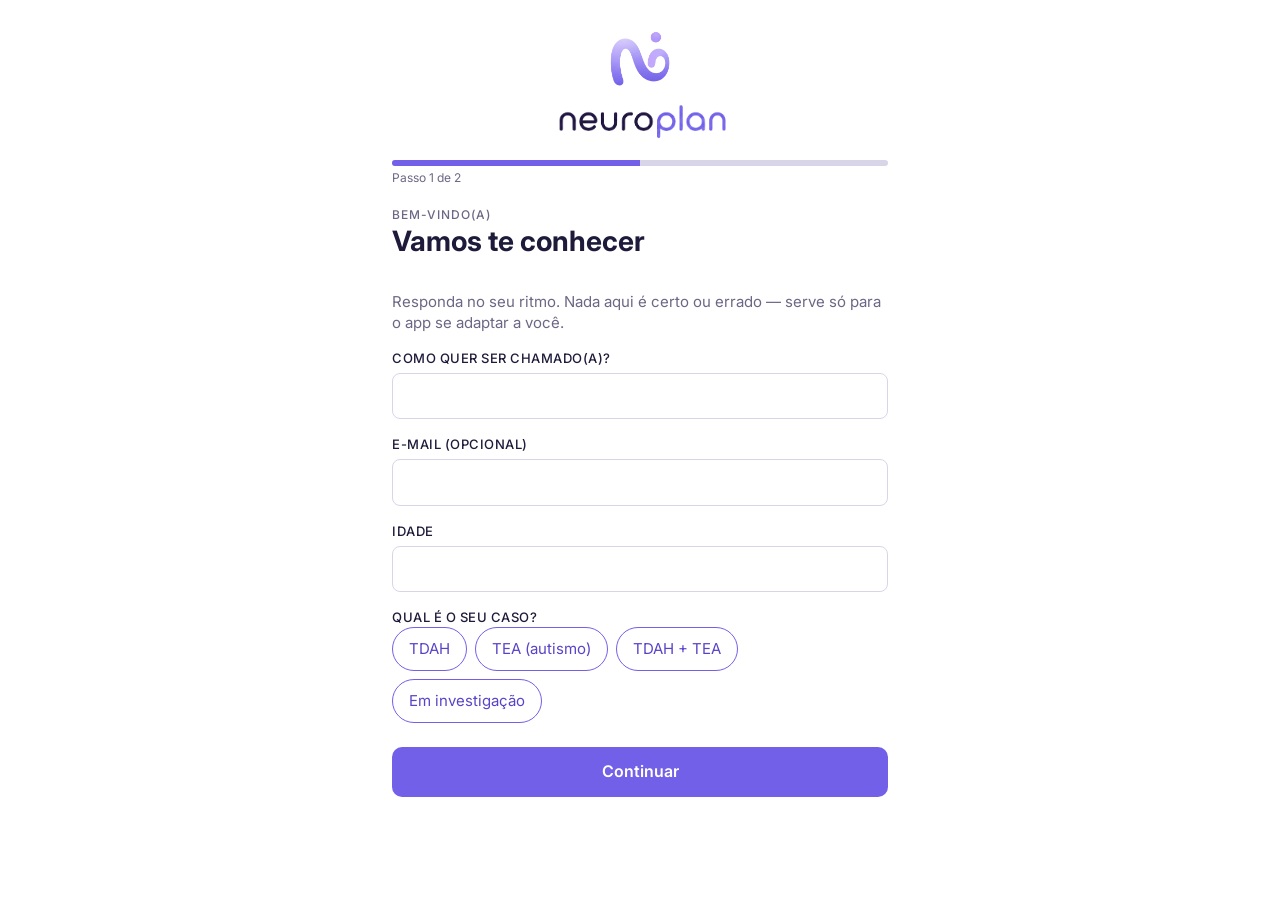
==== commit 1ae3d4cc: "Remoção da borda e ajuste nos codigos" ====
--- a/configuracoes.html
+++ b/configuracoes.html
@@ -8,14 +8,12 @@
   <title>Configurações · NeuroPlan</title>
   <link rel="icon" type="image/png" href="img/icone-app.png">
   <link rel="apple-touch-icon" href="img/icone-app.png">
-  <!-- aplica tema/modo calmo antes de desenhar a página (evita "piscar") -->
   <script>try{var c=JSON.parse(localStorage.getItem("neuroplan:config")||"{}"),k=JSON.parse(localStorage.getItem("neuroplan:cuidados")||"{}"),t=c.tema||"claro",r=document.documentElement;if(t==="auto")t=matchMedia("(prefers-color-scheme: dark)").matches?"escuro":"claro";r.dataset.tema=t;if(k["modo-calmo"])r.classList.add("modo-calmo")}catch(e){}</script>
   <link rel="stylesheet" href="style.css">
   <script src="script.js" defer></script>
 </head>
 <body class="pagina-configuracoes">
 
-  <!-- Ícones (sprite SVG): <svg class="icone"><use href="#i-home"/></svg> -->
   <svg xmlns="http://www.w3.org/2000/svg" hidden>
     <symbol id="i-home" viewBox="0 0 24 24" fill="none" stroke="currentColor" stroke-width="1.8" stroke-linecap="round" stroke-linejoin="round"><path d="M3 10.5 12 3l9 7.5V20a1 1 0 0 1-1 1h-5v-6H9v6H4a1 1 0 0 1-1-1z"/></symbol>
     <symbol id="i-calendar" viewBox="0 0 24 24" fill="none" stroke="currentColor" stroke-width="1.8" stroke-linecap="round" stroke-linejoin="round"><rect x="3" y="4" width="18" height="18" rx="2"/><path d="M16 2v4M8 2v4M3 10h18"/></symbol>
@@ -32,7 +30,6 @@
 
   <div class="app">
 
-    <!-- Cabeçalho (igual em todas as páginas) -->
     <header class="topo">
       <a href="index.html" class="topo__logo" aria-label="NeuroPlan - ir para Hoje">
         <img class="logo logo--claro" src="img/logo-horizontal.png" width="930" height="201" alt="NeuroPlan"><img class="logo logo--escuro" src="img/logo-horizontal-escuro.png" width="930" height="199" alt="">
@@ -94,7 +91,6 @@
       </section>
     </main>
 
-    <!-- Menu inferior (igual em todas as páginas) -->
     <nav class="menu" aria-label="Navegação principal">
       <a href="index.html" class="menu__item">
         <svg class="icone" aria-hidden="true"><use href="#i-home"/></svg>
--- a/style.css
+++ b/style.css
@@ -1,439 +1,1652 @@
-/* =========================================================
-   NEUROPLAN · style.css
-   Mobile-first (base = celular). Depois: tablet/desktop, Modo Calmo,
-   login e configurações (seções 14 a 17).
-   ========================================================= */
 @import url("https://fonts.googleapis.com/css2?family=Inter:wght@300;400;500;600;700&display=swap");
 
-/* 1. Variáveis */
-:root{
-  --roxo:#7360E8;--roxo-escuro:#5844C9;--roxo-claro:#D6CCFA;--lilas:#EAE2F8;--lilas-medio:#C4B8F6;
-  --laranja:#FAE5D6;--azul:#D3E8F7;--verde:#DDF2E8;--rosa:#FBE0EA;--verde-forte:#3FA777;
-  --tinta:#1E1B3A;--tinta-suave:#6B6785;--linha:#D9D5E8;--branco:#FFFFFF;--fundo-pagina:#ECE9F7;
-  --superficie:#FFFFFF;--campo-hora:#E7E5EE;--marcado:#EFEDF5;--fora:#B3AFC4;--placeholder:#9A96AE;--borda-check:#4A4666;
-  --largura-app:430px;--menu-lateral:240px;--altura-menu:68px;--raio-g:16px;--raio-m:12px;--raio-p:8px;--margem:20px;
-  --fonte:"Inter",system-ui,-apple-system,"Segoe UI",Roboto,"Helvetica Neue",Arial,sans-serif;
-}
-.modo-calmo *,.modo-calmo *::before,.modo-calmo *::after{animation:none!important;transition:none!important;scroll-behavior:auto!important}
-
-/* 2. Base */
-*,*::before,*::after{box-sizing:border-box}
-html{-webkit-text-size-adjust:100%;text-size-adjust:100%;overflow-x:hidden}
-body{margin:0;min-height:100dvh;background:var(--fundo-pagina);color:var(--tinta);font-family:var(--fonte);font-size:1rem;line-height:1.4;-webkit-tap-highlight-color:transparent}
-h1,h2,h3,p,ul,fieldset{margin:0;padding:0}
-ul{list-style:none}
-a{color:inherit;text-decoration:none}
-button,input,select,textarea{font:inherit;color:inherit}
-button{cursor:pointer}
-img{display:block;max-width:100%;height:auto}
-[hidden]{display:none!important}
-:focus-visible{outline:3px solid var(--roxo-escuro);outline-offset:2px}
-.visualmente-oculto{position:absolute;width:1px;height:1px;margin:-1px;padding:0;overflow:hidden;clip:rect(0 0 0 0);white-space:nowrap;border:0}
-.icone{width:22px;height:22px;flex:none}
-.icone--mini{width:14px;height:14px}
-.icone--roxo{color:var(--roxo-escuro)}
-
-/* 3. Estrutura */
-.app{position:relative;width:100%;max-width:var(--largura-app);min-height:100dvh;margin:0 auto;background:var(--superficie)}
-.conteudo{padding:4px var(--margem) calc(var(--altura-menu) + 32px + env(safe-area-inset-bottom,0px))}
-.topo{display:flex;align-items:center;justify-content:space-between;padding:calc(14px + env(safe-area-inset-top,0px)) var(--margem) 10px}
-.topo__logo img{height:30px;width:auto}
-.logo--escuro{display:none}
-.avatar{display:grid;place-items:center;background:var(--lilas);color:var(--roxo-escuro);font-weight:600}
-.avatar--pequeno{width:34px;height:34px;border-radius:50%;font-size:.875rem}
-.avatar--grande{width:72px;height:72px;border-radius:var(--raio-g);font-size:2rem}
-
-/* 4. Menu inferior */
-.menu{position:fixed;bottom:0;left:50%;transform:translateX(-50%);z-index:10;width:100%;max-width:var(--largura-app);display:grid;grid-template-columns:1fr 1fr 72px 1fr 1fr;align-items:center;height:calc(var(--altura-menu) + env(safe-area-inset-bottom,0px));padding:0 6px env(safe-area-inset-bottom,0px);background:var(--superficie);border-top:1px solid var(--linha)}
-.menu__item{display:flex;flex-direction:column;align-items:center;justify-content:center;gap:2px;min-height:48px;font-size:.6875rem;color:var(--tinta)}
-.menu__item.is-ativo{color:var(--roxo-escuro);font-weight:600}
-.menu__adicionar{display:grid;place-items:center;justify-self:center;align-self:start;width:52px;height:52px;margin-top:-22px;border-radius:16px;background:var(--roxo);color:var(--branco);box-shadow:0 6px 14px rgba(115,96,232,.35)}
-.menu__adicionar .icone{width:26px;height:26px}
-.menu__adicionar.is-ativo{background:var(--roxo-escuro)}
-
-/* 5. Títulos e blocos */
-.titulo-tela{margin:8px 0 16px}
-.titulo-tela--centro{text-align:center}
-.titulo-tela__rotulo{font-size:.625rem;font-weight:500;letter-spacing:.08em;text-transform:uppercase;color:var(--tinta-suave)}
-.titulo-tela__titulo{font-size:1.25rem;font-weight:700;line-height:1.25}
-.titulo-tela__apoio{margin-top:2px;font-size:.75rem;color:var(--tinta-suave)}
-.bloco{margin-top:20px}
-.bloco__cabecalho{display:flex;align-items:baseline;justify-content:space-between;margin-bottom:10px}
-.bloco__titulo{font-size:.8125rem;font-weight:500}
-.link-pequeno{display:inline-flex;align-items:center;min-height:32px;font-size:.6875rem;color:var(--roxo-escuro);text-decoration:underline}
-
-/* 6. Hoje */
-.lista-tarefas{display:flex;flex-direction:column;gap:10px}
-.tarefa{display:flex;align-items:center;gap:8px;padding:4px 6px 4px 12px;border-radius:var(--raio-m);background:var(--lilas)}
-.tarefa--aula{background:var(--laranja)}.tarefa--afazeres{background:var(--lilas)}.tarefa--saude{background:var(--azul)}.tarefa--lazer{background:var(--rosa)}
-.tarefa--importante{box-shadow:inset 0 0 0 2px var(--roxo-escuro)}
-.tarefa__principal{flex:1;display:flex;align-items:center;gap:10px;min-height:48px;cursor:pointer}
-.tarefa__texto{display:flex;flex-direction:column;gap:1px}
-.tarefa__titulo{font-size:1rem;font-weight:500;line-height:1.2}
-.tarefa__meta{display:flex;flex-wrap:wrap;align-items:center;gap:2px 4px;font-size:.6875rem;color:var(--tinta-suave)}
-.tarefa__check{appearance:none;-webkit-appearance:none;flex:none;width:20px;height:20px;margin:0;border:1.5px solid var(--borda-check);border-radius:5px;background:transparent center/14px no-repeat;cursor:pointer}
-.tarefa__check:checked{border-color:var(--tinta);background-image:url("data:image/svg+xml,%3Csvg xmlns='http://www.w3.org/2000/svg' viewBox='0 0 24 24' fill='none' stroke='%231E1B3A' stroke-width='3.2' stroke-linecap='round' stroke-linejoin='round'%3E%3Cpath d='m5 12.5 4.5 4.5L19 7'/%3E%3C/svg%3E")}
-.tarefa__editar{display:grid;place-items:center;flex:none;width:44px;height:44px;border:0;border-radius:50%;background:transparent;color:var(--tinta-suave)}
-.tarefa__editar .icone{width:16px;height:16px}
-.semana{display:flex;gap:12px;margin:0 calc(var(--margem) * -1);padding:0 var(--margem) 4px;overflow-x:auto;scroll-snap-type:x mandatory;scroll-padding-inline:var(--margem);scrollbar-width:none}
-.semana::-webkit-scrollbar{display:none}
-.semana__item{flex:0 0 calc(50% - 6px);scroll-snap-align:start}
-.semana__dia{display:block;height:100%;min-height:92px;padding:12px 14px;border-radius:var(--raio-m);background:var(--roxo-claro)}
-.semana__dia.is-hoje{box-shadow:inset 0 0 0 2px var(--roxo-escuro)}
-.semana__nome{font-size:.9375rem;font-weight:700}
-.semana__qtd{font-size:.625rem;color:var(--tinta-suave)}
-.semana__bolinhas{display:flex;flex-wrap:wrap;gap:6px;margin-top:10px}
-.bolinha{width:12px;height:12px;border:1.5px solid var(--verde-forte);border-radius:50%}
-.bolinha.is-feita{background:var(--verde-forte)}
-.proxima{margin-bottom:4px;padding:10px 12px;border-left:3px solid var(--roxo);border-radius:0 var(--raio-p) var(--raio-p) 0;background:var(--lilas);font-size:.8125rem}
-.vazio{padding:18px 14px;border:1px dashed var(--linha);border-radius:var(--raio-m);text-align:center;font-size:.875rem;color:var(--tinta-suave)}
-
-/* 7. Nova tarefa */
-.formulario{display:flex;flex-direction:column;gap:16px}
-.campo{display:flex;flex-direction:column;gap:6px;min-width:0;border:0}
-.campo__rotulo{padding:0;font-size:.6875rem;font-weight:500;letter-spacing:.04em;text-transform:uppercase;color:var(--tinta)}
-.campo__input{width:100%;padding:11px 12px;border:1px solid var(--linha);border-radius:var(--raio-p);background:var(--superficie);font-size:1rem}
-.campo__input::placeholder{color:var(--placeholder)}
-.campo__input--area{min-height:140px;resize:vertical}
-.campo__input[aria-invalid="true"]{border-color:#C0392B}
-.campo__erro{font-size:.75rem;color:#B3261E}
-.chips{display:flex;flex-wrap:wrap;gap:8px}
-.chip{position:relative}
-.chip input{position:absolute;inset:0;opacity:0;margin:0;cursor:pointer}
-.chip span{display:inline-flex;align-items:center;min-height:38px;padding:0 16px;border:1px solid var(--roxo);border-radius:999px;font-size:.8125rem;color:var(--roxo-escuro)}
-.chip input:checked + span{background:var(--roxo);color:var(--branco);font-weight:500}
-.chip input:focus-visible + span{outline:3px solid var(--roxo-escuro);outline-offset:2px}
-.horario{min-width:0;padding:12px;border:1px solid var(--linha);border-radius:var(--raio-m)}
-.horario__cabecalho{display:flex;align-items:center;justify-content:space-between}
-.horario__titulo{display:flex;align-items:center;gap:6px;padding:0;font-size:.75rem;font-weight:500;letter-spacing:.04em;text-transform:uppercase}
-.horario__data{position:relative;display:flex;align-items:center;gap:6px;min-height:40px;margin:-8px -4px -8px 0;padding:0 4px 0 8px;border-radius:var(--raio-p);font-size:.8125rem;font-weight:500;color:var(--roxo-escuro);cursor:pointer}
-.horario__data-input{position:absolute;inset:0;width:100%;height:100%;opacity:0;cursor:pointer}
-.horario__data:has(input:focus-visible){outline:3px solid var(--roxo-escuro);outline-offset:2px}
-.horario__linha{display:flex;align-items:center;gap:10px;margin-top:8px}
-.horario__hora{flex:1;min-width:0;padding:9px 10px;border:0;border-radius:var(--raio-p);background:var(--campo-hora);font-size:1rem}
-.horario__as{font-size:.875rem;color:var(--tinta-suave)}
-.horario__aviso{display:flex;align-items:center;gap:6px;min-height:40px;margin-top:6px;font-size:.75rem;font-weight:600;cursor:pointer}
-.horario__aviso:has(input:not(:checked)){opacity:.55;text-decoration:line-through}
-.horario__aviso:has(input:focus-visible){outline:3px solid var(--roxo-escuro);outline-offset:2px;border-radius:var(--raio-p)}
-.opcoes{display:flex;flex-direction:column;gap:2px;min-width:0;border:0}
-.opcao{display:flex;align-items:center;gap:10px;min-height:42px;font-size:.875rem;cursor:pointer}
-.opcao input{appearance:none;-webkit-appearance:none;flex:none;width:22px;height:22px;margin:0;border:1.5px solid var(--roxo);border-radius:6px;background:transparent center/15px no-repeat;cursor:pointer}
-.opcao input:checked{background-color:var(--roxo);background-image:url("data:image/svg+xml,%3Csvg xmlns='http://www.w3.org/2000/svg' viewBox='0 0 24 24' fill='none' stroke='%23FFFFFF' stroke-width='3.2' stroke-linecap='round' stroke-linejoin='round'%3E%3Cpath d='m5 12.5 4.5 4.5L19 7'/%3E%3C/svg%3E")}
-.botao{display:flex;align-items:center;justify-content:center;width:100%;min-height:50px;border:0;border-radius:10px;font-size:1rem;font-weight:600}
-.botao--principal{background:var(--roxo);color:var(--branco)}
-.botao--principal:hover{background:var(--roxo-escuro)}
-.botao--principal:active{transform:scale(.99)}
-.botao--perigo{margin-top:-4px;border:1px solid #B3261E;background:transparent;color:#B3261E}
-
-/* 8. Rotina */
-.resumo-semana{display:grid;grid-template-columns:1fr 1fr;gap:10px}
-.resumo-semana__dia{display:block;width:100%;height:100%;padding:10px 12px;border:1px solid var(--linha);border-radius:var(--raio-m);background:var(--superficie);text-align:left}
-.resumo-semana__dia.is-selecionado{border-color:var(--roxo);box-shadow:inset 0 0 0 1px var(--roxo)}
-.resumo-semana__nome{display:block;margin-bottom:4px;font-size:.875rem;font-weight:700}
-.resumo-semana__item{display:block;font-size:.75rem}
-.resumo-semana__item::before{content:"•";margin-right:3px;color:var(--roxo);font-weight:700}
-.resumo-semana__vazio{grid-column:1/-1;padding:12px;border:1px dashed var(--linha);border-radius:var(--raio-m);text-align:center;font-size:.75rem;color:var(--tinta-suave)}
-.calendario{margin-top:16px;padding:12px;border:1px solid var(--linha);border-radius:var(--raio-g)}
-.calendario__controles{display:flex;align-items:center;justify-content:space-between;gap:8px;margin-bottom:10px}
-.calendario__seta{display:grid;place-items:center;width:40px;height:40px;border:0;background:transparent}
-.calendario__seta .icone{width:18px;height:18px}
-.calendario__select{min-height:38px;padding:0 10px;border:1px solid var(--linha);border-radius:6px;background:var(--superficie);font-size:.8125rem}
-.calendario__grade{display:grid;grid-template-columns:repeat(7,1fr);gap:4px}
-.calendario__semana{padding:4px 0;text-align:center;font-size:.6875rem;color:var(--tinta-suave)}
-.calendario__dia{display:grid;place-items:center;width:100%;min-height:38px;padding:0;border:0;border-radius:var(--raio-p);background:transparent;font-size:.8125rem}
-.calendario__dia.is-marcado{background:var(--marcado)}
-.calendario__dia.is-hoje{box-shadow:inset 0 0 0 1.5px var(--roxo)}
-.calendario__dia.is-selecionado{background:var(--roxo);color:var(--branco);font-weight:600}
-.calendario__dia.is-fora{color:var(--fora)}
-.dia-detalhe{margin-top:18px}
-.dia-detalhe__titulo{margin-bottom:8px;font-size:.8125rem;font-weight:500}
-.dia-detalhe__cartao{padding:14px;border-radius:var(--raio-m);background:var(--verde)}
-.dia-detalhe__qtd{font-size:1.125rem;font-weight:500}
-.dia-detalhe__lista{font-size:.6875rem;color:var(--tinta-suave)}
-.dia-detalhe .lista-tarefas{margin-top:12px}
-
-/* 9. Cuidados */
-.cuidados{display:flex;flex-direction:column;gap:10px}
-.cuidado{display:flex;align-items:center;justify-content:space-between;gap:14px;min-height:64px;padding:10px 14px;border-radius:14px;background:var(--lilas-medio);cursor:pointer}
-.cuidado__texto{display:flex;flex-direction:column;gap:1px}
-.cuidado__titulo{font-size:.9375rem;font-weight:700}
-.cuidado__descricao{font-size:.75rem;line-height:1.3}
-.interruptor{appearance:none;-webkit-appearance:none;position:relative;flex:none;width:44px;height:24px;margin:0;border-radius:999px;background:#2E2A4F;cursor:pointer;transition:background .15s}
-.interruptor::before{content:"";position:absolute;top:4px;left:4px;width:16px;height:16px;border-radius:50%;background:#8B86B0;transition:transform .15s,background .15s}
-.interruptor:checked{background:var(--roxo)}
-.interruptor:checked::before{transform:translateX(20px);background:#2E2A4F}
-.cuidados__aviso{margin-top:22px;text-align:center;font-size:.6875rem;color:var(--tinta-suave)}
-
-/* 10. Usuário */
-.perfil{display:flex;flex-direction:column;align-items:center;margin-top:8px}
-.perfil__nome{margin-top:6px;font-size:1.5rem;font-weight:700}
-.perfil__editar{display:inline-flex;align-items:center;gap:4px;min-height:40px;padding:0 8px;border:0;background:transparent;font-size:.75rem;color:var(--tinta-suave);text-decoration:underline}
-.perfil__form{display:flex;flex-direction:column;gap:10px;margin-top:8px}
-.campo-perfil{padding:8px 12px 10px;border:1px solid var(--linha);border-radius:var(--raio-m)}
-.campo-perfil:focus-within,.perfil__form.is-editando .campo-perfil{border-color:var(--roxo)}
-.campo-perfil__rotulo{display:block;font-size:.6875rem;color:var(--tinta-suave)}
-.campo-perfil__input{display:block;width:100%;padding:0;border:0;background:transparent;font-size:1rem;font-weight:500}
-.campo-perfil__input:focus-visible{outline:none}
-.campo-perfil__input--area{resize:none;min-height:2.8em}
-.estatisticas{display:grid;grid-template-columns:repeat(3,1fr);gap:10px;margin-top:16px}
-.estatistica{display:flex;flex-direction:column;align-items:center;justify-content:center;gap:2px;min-height:72px;padding:8px 4px;border-radius:var(--raio-m);background:var(--verde);text-align:center}
-.estatistica__numero{font-size:1.375rem;font-weight:500;line-height:1}
-.estatistica__rotulo{font-size:.625rem;color:var(--tinta-suave)}
-
-/* 11. Aviso rápido */
-.aviso{position:fixed;left:50%;bottom:calc(var(--altura-menu) + 26px + env(safe-area-inset-bottom,0px));z-index:20;max-width:calc(100% - 40px);padding:12px 18px;border-radius:999px;background:var(--tinta);color:var(--branco);font-size:.875rem;transform:translate(-50%,12px);opacity:0;transition:opacity .2s,transform .2s;pointer-events:none}
-.aviso.is-visivel{opacity:1;transform:translate(-50%,0)}
-
-/* 12. Telas maiores: sombra do app */
-@media (min-width:480px){.app{box-shadow:0 0 40px rgba(60,40,140,.12)}}
-@media (prefers-reduced-motion:reduce){*,*::before,*::after{animation:none!important;transition:none!important}}
-
-/* ===== 13 em diante: responsividade, temas, Modo Calmo, login, configurações e desktop ===== */
-/* =========================================================
-   Responsividade (celular/tablet), engrenagem do cabeçalho, temas,
-   Modo Calmo, login, configurações e layout de computador (no fim).
-   ========================================================= */
-
-/* ---------- Evita rolagem lateral e textos estourando ---------- */
-html { overflow-x: hidden; }
-.tarefa__titulo, .resumo-semana__item, .perfil__nome { overflow-wrap: anywhere; }
-.topo__acoes { display: flex; align-items: center; gap: 8px; }
+:root {
+  --roxo: #7360e8;
+  --roxo-escuro: #5844c9;
+  --roxo-claro: #d6ccfa;
+  --lilas: #eae2f8;
+  --lilas-medio: #c4b8f6;
+  --laranja: #fae5d6;
+  --azul: #d3e8f7;
+  --verde: #ddf2e8;
+  --rosa: #fbe0ea;
+  --verde-forte: #3fa777;
+  --tinta: #1e1b3a;
+  --tinta-suave: #6b6785;
+  --linha: #d9d5e8;
+  --branco: #ffffff;
+  --fundo-pagina: #ece9f7;
+  --superficie: #ffffff;
+  --campo-hora: #e7e5ee;
+  --marcado: #efedf5;
+  --fora: #b3afc4;
+  --placeholder: #9a96ae;
+  --borda-check: #4a4666;
+  --menu-lateral: 240px;
+  --altura-menu: 68px;
+  --raio-g: 16px;
+  --raio-m: 12px;
+  --raio-p: 8px;
+  --margem: 20px;
+  --fonte: "Inter", system-ui, -apple-system, "Segoe UI", Roboto, "Helvetica Neue", Arial, sans-serif;
+}
+.modo-calmo *,
+.modo-calmo *::before,
+.modo-calmo *::after {
+  animation: none !important;
+  transition: none !important;
+  scroll-behavior: auto !important;
+}
+
+*,
+*::before,
+*::after {
+  box-sizing: border-box;
+}
+html {
+  -webkit-text-size-adjust: 100%;
+  text-size-adjust: 100%;
+  overflow-x: hidden;
+}
+body {
+  margin: 0;
+  min-height: 100dvh;
+  background: var(--fundo-pagina);
+  color: var(--tinta);
+  font-family: var(--fonte);
+  font-size: 1rem;
+  line-height: 1.4;
+  -webkit-tap-highlight-color: transparent;
+}
+h1,
+h2,
+h3,
+p,
+ul,
+fieldset {
+  margin: 0;
+  padding: 0;
+}
+ul {
+  list-style: none;
+}
+a {
+  color: inherit;
+  text-decoration: none;
+}
+button,
+input,
+select,
+textarea {
+  font: inherit;
+  color: inherit;
+}
+button {
+  cursor: pointer;
+}
+img {
+  display: block;
+  max-width: 100%;
+  height: auto;
+}
+[hidden] {
+  display: none !important;
+}
+:focus-visible {
+  outline: 3px solid var(--roxo-escuro);
+  outline-offset: 2px;
+}
+.visualmente-oculto {
+  position: absolute;
+  width: 1px;
+  height: 1px;
+  margin: -1px;
+  padding: 0;
+  overflow: hidden;
+  clip: rect(0 0 0 0);
+  white-space: nowrap;
+  border: 0;
+}
+.icone {
+  width: 22px;
+  height: 22px;
+  flex: none;
+}
+.icone--mini {
+  width: 14px;
+  height: 14px;
+}
+.icone--roxo {
+  color: var(--roxo-escuro);
+}
+
+.app {
+  position: relative;
+  width: 100%;
+  min-height: 100dvh;
+  background: var(--superficie);
+}
+.conteudo {
+  padding: 4px var(--margem) calc(var(--altura-menu) + 32px + env(safe-area-inset-bottom, 0px));
+}
+.topo {
+  display: flex;
+  align-items: center;
+  justify-content: space-between;
+  padding: calc(14px + env(safe-area-inset-top, 0px)) var(--margem) 10px;
+}
+.topo__logo img {
+  height: 30px;
+  width: auto;
+}
+.logo--escuro {
+  display: none;
+}
+.avatar {
+  display: grid;
+  place-items: center;
+  background: var(--lilas);
+  color: var(--roxo-escuro);
+  font-weight: 600;
+}
+.avatar--pequeno {
+  width: 34px;
+  height: 34px;
+  border-radius: 50%;
+  font-size: 0.875rem;
+}
+.avatar--grande {
+  width: 72px;
+  height: 72px;
+  border-radius: var(--raio-g);
+  font-size: 2rem;
+}
+
+.menu {
+  position: fixed;
+  bottom: 0;
+  left: 0;
+  right: 0;
+  z-index: 10;
+  display: grid;
+  grid-template-columns: 1fr 1fr 72px 1fr 1fr;
+  align-items: center;
+  height: calc(var(--altura-menu) + env(safe-area-inset-bottom, 0px));
+  padding: 0 6px env(safe-area-inset-bottom, 0px);
+  background: var(--superficie);
+  border-top: 1px solid var(--linha);
+}
+.menu__item {
+  display: flex;
+  flex-direction: column;
+  align-items: center;
+  justify-content: center;
+  gap: 2px;
+  min-height: 48px;
+  font-size: 0.6875rem;
+  color: var(--tinta);
+}
+.menu__item.is-ativo {
+  color: var(--roxo-escuro);
+  font-weight: 600;
+}
+.menu__adicionar {
+  display: grid;
+  place-items: center;
+  justify-self: center;
+  align-self: start;
+  width: 52px;
+  height: 52px;
+  margin-top: -22px;
+  border-radius: 16px;
+  background: var(--roxo);
+  color: var(--branco);
+  box-shadow: 0 6px 14px rgba(115, 96, 232, 0.35);
+}
+.menu__adicionar .icone {
+  width: 26px;
+  height: 26px;
+}
+.menu__adicionar.is-ativo {
+  background: var(--roxo-escuro);
+}
+
+.titulo-tela {
+  margin: 8px 0 16px;
+}
+.titulo-tela--centro {
+  text-align: center;
+}
+.titulo-tela__rotulo {
+  font-size: 0.625rem;
+  font-weight: 500;
+  letter-spacing: 0.08em;
+  text-transform: uppercase;
+  color: var(--tinta-suave);
+}
+.titulo-tela__titulo {
+  font-size: 1.25rem;
+  font-weight: 700;
+  line-height: 1.25;
+}
+.titulo-tela__apoio {
+  margin-top: 2px;
+  font-size: 0.75rem;
+  color: var(--tinta-suave);
+}
+.bloco {
+  margin-top: 20px;
+}
+.bloco__cabecalho {
+  display: flex;
+  align-items: baseline;
+  justify-content: space-between;
+  margin-bottom: 10px;
+}
+.bloco__titulo {
+  font-size: 0.8125rem;
+  font-weight: 500;
+}
+.link-pequeno {
+  display: inline-flex;
+  align-items: center;
+  min-height: 32px;
+  font-size: 0.6875rem;
+  color: var(--roxo-escuro);
+  text-decoration: underline;
+}
+
+.lista-tarefas {
+  display: flex;
+  flex-direction: column;
+  gap: 10px;
+}
+.tarefa {
+  display: flex;
+  align-items: center;
+  gap: 8px;
+  padding: 4px 6px 4px 12px;
+  border-radius: var(--raio-m);
+  background: var(--lilas);
+}
+.tarefa--aula {
+  background: var(--laranja);
+}
+.tarefa--afazeres {
+  background: var(--lilas);
+}
+.tarefa--saude {
+  background: var(--azul);
+}
+.tarefa--lazer {
+  background: var(--rosa);
+}
+.tarefa--importante {
+  box-shadow: inset 0 0 0 2px var(--roxo-escuro);
+}
+.tarefa__principal {
+  flex: 1;
+  display: flex;
+  align-items: center;
+  gap: 10px;
+  min-height: 48px;
+  cursor: pointer;
+}
+.tarefa__texto {
+  display: flex;
+  flex-direction: column;
+  gap: 1px;
+}
+.tarefa__titulo {
+  font-size: 1rem;
+  font-weight: 500;
+  line-height: 1.2;
+}
+.tarefa__meta {
+  display: flex;
+  flex-wrap: wrap;
+  align-items: center;
+  gap: 2px 4px;
+  font-size: 0.6875rem;
+  color: var(--tinta-suave);
+}
+.tarefa__check {
+  appearance: none;
+  -webkit-appearance: none;
+  flex: none;
+  width: 20px;
+  height: 20px;
+  margin: 0;
+  border: 1.5px solid var(--borda-check);
+  border-radius: 5px;
+  background: transparent center/14px no-repeat;
+  cursor: pointer;
+}
+.tarefa__check:checked {
+  border-color: var(--tinta);
+  background-image: url("data:image/svg+xml,%3Csvg xmlns='http://www.w3.org/2000/svg' viewBox='0 0 24 24' fill='none' stroke='%231E1B3A' stroke-width='3.2' stroke-linecap='round' stroke-linejoin='round'%3E%3Cpath d='m5 12.5 4.5 4.5L19 7'/%3E%3C/svg%3E");
+}
+.tarefa__editar {
+  display: grid;
+  place-items: center;
+  flex: none;
+  width: 44px;
+  height: 44px;
+  border: 0;
+  border-radius: 50%;
+  background: transparent;
+  color: var(--tinta-suave);
+}
+.tarefa__editar .icone {
+  width: 16px;
+  height: 16px;
+}
+.semana {
+  display: flex;
+  gap: 12px;
+  margin: 0 calc(var(--margem) * -1);
+  padding: 0 var(--margem) 4px;
+  overflow-x: auto;
+  scroll-snap-type: x mandatory;
+  scroll-padding-inline: var(--margem);
+  scrollbar-width: none;
+}
+.semana::-webkit-scrollbar {
+  display: none;
+}
+.semana__item {
+  flex: 0 0 calc(50% - 6px);
+  scroll-snap-align: start;
+}
+.semana__dia {
+  display: block;
+  height: 100%;
+  min-height: 92px;
+  padding: 12px 14px;
+  border-radius: var(--raio-m);
+  background: var(--roxo-claro);
+}
+.semana__dia.is-hoje {
+  box-shadow: inset 0 0 0 2px var(--roxo-escuro);
+}
+.semana__nome {
+  font-size: 0.9375rem;
+  font-weight: 700;
+}
+.semana__qtd {
+  font-size: 0.625rem;
+  color: var(--tinta-suave);
+}
+.semana__bolinhas {
+  display: flex;
+  flex-wrap: wrap;
+  gap: 6px;
+  margin-top: 10px;
+}
+.bolinha {
+  width: 12px;
+  height: 12px;
+  border: 1.5px solid var(--verde-forte);
+  border-radius: 50%;
+}
+.bolinha.is-feita {
+  background: var(--verde-forte);
+}
+.proxima {
+  margin-bottom: 4px;
+  padding: 10px 12px;
+  border-left: 3px solid var(--roxo);
+  border-radius: 0 var(--raio-p) var(--raio-p) 0;
+  background: var(--lilas);
+  font-size: 0.8125rem;
+}
+.vazio {
+  padding: 18px 14px;
+  border: 1px dashed var(--linha);
+  border-radius: var(--raio-m);
+  text-align: center;
+  font-size: 0.875rem;
+  color: var(--tinta-suave);
+}
+
+.formulario {
+  display: flex;
+  flex-direction: column;
+  gap: 16px;
+}
+.campo {
+  display: flex;
+  flex-direction: column;
+  gap: 6px;
+  min-width: 0;
+  border: 0;
+}
+.campo__rotulo {
+  padding: 0;
+  font-size: 0.6875rem;
+  font-weight: 500;
+  letter-spacing: 0.04em;
+  text-transform: uppercase;
+  color: var(--tinta);
+}
+.campo__input {
+  width: 100%;
+  padding: 11px 12px;
+  border: 1px solid var(--linha);
+  border-radius: var(--raio-p);
+  background: var(--superficie);
+  font-size: 1rem;
+}
+.campo__input::placeholder {
+  color: var(--placeholder);
+}
+.campo__input--area {
+  min-height: 140px;
+  resize: vertical;
+}
+.campo__input[aria-invalid="true"] {
+  border-color: #c0392b;
+}
+.campo__erro {
+  font-size: 0.75rem;
+  color: #b3261e;
+}
+.chips {
+  display: flex;
+  flex-wrap: wrap;
+  gap: 8px;
+}
+.chip {
+  position: relative;
+}
+.chip input {
+  position: absolute;
+  inset: 0;
+  opacity: 0;
+  margin: 0;
+  cursor: pointer;
+}
+.chip span {
+  display: inline-flex;
+  align-items: center;
+  min-height: 38px;
+  padding: 0 16px;
+  border: 1px solid var(--roxo);
+  border-radius: 999px;
+  font-size: 0.8125rem;
+  color: var(--roxo-escuro);
+}
+.chip input:checked + span {
+  background: var(--roxo);
+  color: var(--branco);
+  font-weight: 500;
+}
+.chip input:focus-visible + span {
+  outline: 3px solid var(--roxo-escuro);
+  outline-offset: 2px;
+}
+.horario {
+  min-width: 0;
+  padding: 12px;
+  border: 1px solid var(--linha);
+  border-radius: var(--raio-m);
+}
+.horario__cabecalho {
+  display: flex;
+  align-items: center;
+  justify-content: space-between;
+}
+.horario__titulo {
+  display: flex;
+  align-items: center;
+  gap: 6px;
+  padding: 0;
+  font-size: 0.75rem;
+  font-weight: 500;
+  letter-spacing: 0.04em;
+  text-transform: uppercase;
+}
+.horario__data {
+  position: relative;
+  display: flex;
+  align-items: center;
+  gap: 6px;
+  min-height: 40px;
+  margin: -8px -4px -8px 0;
+  padding: 0 4px 0 8px;
+  border-radius: var(--raio-p);
+  font-size: 0.8125rem;
+  font-weight: 500;
+  color: var(--roxo-escuro);
+  cursor: pointer;
+}
+.horario__data-input {
+  position: absolute;
+  inset: 0;
+  width: 100%;
+  height: 100%;
+  opacity: 0;
+  cursor: pointer;
+}
+.horario__data:has(input:focus-visible) {
+  outline: 3px solid var(--roxo-escuro);
+  outline-offset: 2px;
+}
+.horario__linha {
+  display: flex;
+  align-items: center;
+  gap: 10px;
+  margin-top: 8px;
+}
+.horario__hora {
+  flex: 1;
+  min-width: 0;
+  padding: 9px 10px;
+  border: 0;
+  border-radius: var(--raio-p);
+  background: var(--campo-hora);
+  font-size: 1rem;
+}
+.horario__as {
+  font-size: 0.875rem;
+  color: var(--tinta-suave);
+}
+.horario__aviso {
+  display: flex;
+  align-items: center;
+  gap: 6px;
+  min-height: 40px;
+  margin-top: 6px;
+  font-size: 0.75rem;
+  font-weight: 600;
+  cursor: pointer;
+}
+.horario__aviso:has(input:not(:checked)) {
+  opacity: 0.55;
+  text-decoration: line-through;
+}
+.horario__aviso:has(input:focus-visible) {
+  outline: 3px solid var(--roxo-escuro);
+  outline-offset: 2px;
+  border-radius: var(--raio-p);
+}
+.opcoes {
+  display: flex;
+  flex-direction: column;
+  gap: 2px;
+  min-width: 0;
+  border: 0;
+}
+.opcao {
+  display: flex;
+  align-items: center;
+  gap: 10px;
+  min-height: 42px;
+  font-size: 0.875rem;
+  cursor: pointer;
+}
+.opcao input {
+  appearance: none;
+  -webkit-appearance: none;
+  flex: none;
+  width: 22px;
+  height: 22px;
+  margin: 0;
+  border: 1.5px solid var(--roxo);
+  border-radius: 6px;
+  background: transparent center/15px no-repeat;
+  cursor: pointer;
+}
+.opcao input:checked {
+  background-color: var(--roxo);
+  background-image: url("data:image/svg+xml,%3Csvg xmlns='http://www.w3.org/2000/svg' viewBox='0 0 24 24' fill='none' stroke='%23FFFFFF' stroke-width='3.2' stroke-linecap='round' stroke-linejoin='round'%3E%3Cpath d='m5 12.5 4.5 4.5L19 7'/%3E%3C/svg%3E");
+}
+.botao {
+  display: flex;
+  align-items: center;
+  justify-content: center;
+  width: 100%;
+  min-height: 50px;
+  border: 0;
+  border-radius: 10px;
+  font-size: 1rem;
+  font-weight: 600;
+}
+.botao--principal {
+  background: var(--roxo);
+  color: var(--branco);
+}
+.botao--principal:hover {
+  background: var(--roxo-escuro);
+}
+.botao--principal:active {
+  transform: scale(0.99);
+}
+.botao--perigo {
+  margin-top: -4px;
+  border: 1px solid #b3261e;
+  background: transparent;
+  color: #b3261e;
+}
+
+.resumo-semana {
+  display: grid;
+  grid-template-columns: 1fr 1fr;
+  gap: 10px;
+}
+.resumo-semana__dia {
+  display: block;
+  width: 100%;
+  height: 100%;
+  padding: 10px 12px;
+  border: 1px solid var(--linha);
+  border-radius: var(--raio-m);
+  background: var(--superficie);
+  text-align: left;
+}
+.resumo-semana__dia.is-selecionado {
+  border-color: var(--roxo);
+  box-shadow: inset 0 0 0 1px var(--roxo);
+}
+.resumo-semana__nome {
+  display: block;
+  margin-bottom: 4px;
+  font-size: 0.875rem;
+  font-weight: 700;
+}
+.resumo-semana__item {
+  display: block;
+  font-size: 0.75rem;
+}
+.resumo-semana__item::before {
+  content: "•";
+  margin-right: 3px;
+  color: var(--roxo);
+  font-weight: 700;
+}
+.resumo-semana__vazio {
+  grid-column: 1/-1;
+  padding: 12px;
+  border: 1px dashed var(--linha);
+  border-radius: var(--raio-m);
+  text-align: center;
+  font-size: 0.75rem;
+  color: var(--tinta-suave);
+}
+.calendario {
+  margin-top: 16px;
+  padding: 12px;
+  border: 1px solid var(--linha);
+  border-radius: var(--raio-g);
+}
+.calendario__controles {
+  display: flex;
+  align-items: center;
+  justify-content: space-between;
+  gap: 8px;
+  margin-bottom: 10px;
+}
+.calendario__seta {
+  display: grid;
+  place-items: center;
+  width: 40px;
+  height: 40px;
+  border: 0;
+  background: transparent;
+}
+.calendario__seta .icone {
+  width: 18px;
+  height: 18px;
+}
+.calendario__select {
+  min-height: 38px;
+  padding: 0 10px;
+  border: 1px solid var(--linha);
+  border-radius: 6px;
+  background: var(--superficie);
+  font-size: 0.8125rem;
+}
+.calendario__grade {
+  display: grid;
+  grid-template-columns: repeat(7, 1fr);
+  gap: 4px;
+}
+.calendario__semana {
+  padding: 4px 0;
+  text-align: center;
+  font-size: 0.6875rem;
+  color: var(--tinta-suave);
+}
+.calendario__dia {
+  display: grid;
+  place-items: center;
+  width: 100%;
+  min-height: 38px;
+  padding: 0;
+  border: 0;
+  border-radius: var(--raio-p);
+  background: transparent;
+  font-size: 0.8125rem;
+}
+.calendario__dia.is-marcado {
+  background: var(--marcado);
+}
+.calendario__dia.is-hoje {
+  box-shadow: inset 0 0 0 1.5px var(--roxo);
+}
+.calendario__dia.is-selecionado {
+  background: var(--roxo);
+  color: var(--branco);
+  font-weight: 600;
+}
+.calendario__dia.is-fora {
+  color: var(--fora);
+}
+.dia-detalhe {
+  margin-top: 18px;
+}
+.dia-detalhe__titulo {
+  margin-bottom: 8px;
+  font-size: 0.8125rem;
+  font-weight: 500;
+}
+.dia-detalhe__cartao {
+  padding: 14px;
+  border-radius: var(--raio-m);
+  background: var(--verde);
+}
+.dia-detalhe__qtd {
+  font-size: 1.125rem;
+  font-weight: 500;
+}
+.dia-detalhe__lista {
+  font-size: 0.6875rem;
+  color: var(--tinta-suave);
+}
+.dia-detalhe .lista-tarefas {
+  margin-top: 12px;
+}
+
+.cuidados {
+  display: flex;
+  flex-direction: column;
+  gap: 10px;
+}
+.cuidado {
+  display: flex;
+  align-items: center;
+  justify-content: space-between;
+  gap: 14px;
+  min-height: 64px;
+  padding: 10px 14px;
+  border-radius: 14px;
+  background: var(--lilas-medio);
+  cursor: pointer;
+}
+.cuidado__texto {
+  display: flex;
+  flex-direction: column;
+  gap: 1px;
+}
+.cuidado__titulo {
+  font-size: 0.9375rem;
+  font-weight: 700;
+}
+.cuidado__descricao {
+  font-size: 0.75rem;
+  line-height: 1.3;
+}
+.interruptor {
+  appearance: none;
+  -webkit-appearance: none;
+  position: relative;
+  flex: none;
+  width: 44px;
+  height: 24px;
+  margin: 0;
+  border-radius: 999px;
+  background: #2e2a4f;
+  cursor: pointer;
+  transition: background 0.15s;
+}
+.interruptor::before {
+  content: "";
+  position: absolute;
+  top: 4px;
+  left: 4px;
+  width: 16px;
+  height: 16px;
+  border-radius: 50%;
+  background: #8b86b0;
+  transition:
+    transform 0.15s,
+    background 0.15s;
+}
+.interruptor:checked {
+  background: var(--roxo);
+}
+.interruptor:checked::before {
+  transform: translateX(20px);
+  background: #2e2a4f;
+}
+.cuidados__aviso {
+  margin-top: 22px;
+  text-align: center;
+  font-size: 0.6875rem;
+  color: var(--tinta-suave);
+}
+
+.perfil {
+  display: flex;
+  flex-direction: column;
+  align-items: center;
+  margin-top: 8px;
+}
+.perfil__nome {
+  margin-top: 6px;
+  font-size: 1.5rem;
+  font-weight: 700;
+}
+.perfil__editar {
+  display: inline-flex;
+  align-items: center;
+  gap: 4px;
+  min-height: 40px;
+  padding: 0 8px;
+  border: 0;
+  background: transparent;
+  font-size: 0.75rem;
+  color: var(--tinta-suave);
+  text-decoration: underline;
+}
+.perfil__form {
+  display: flex;
+  flex-direction: column;
+  gap: 10px;
+  margin-top: 8px;
+}
+.campo-perfil {
+  padding: 8px 12px 10px;
+  border: 1px solid var(--linha);
+  border-radius: var(--raio-m);
+}
+.campo-perfil:focus-within,
+.perfil__form.is-editando .campo-perfil {
+  border-color: var(--roxo);
+}
+.campo-perfil__rotulo {
+  display: block;
+  font-size: 0.6875rem;
+  color: var(--tinta-suave);
+}
+.campo-perfil__input {
+  display: block;
+  width: 100%;
+  padding: 0;
+  border: 0;
+  background: transparent;
+  font-size: 1rem;
+  font-weight: 500;
+}
+.campo-perfil__input:focus-visible {
+  outline: none;
+}
+.campo-perfil__input--area {
+  resize: none;
+  min-height: 2.8em;
+}
+.estatisticas {
+  display: grid;
+  grid-template-columns: repeat(3, 1fr);
+  gap: 10px;
+  margin-top: 16px;
+}
+.estatistica {
+  display: flex;
+  flex-direction: column;
+  align-items: center;
+  justify-content: center;
+  gap: 2px;
+  min-height: 72px;
+  padding: 8px 4px;
+  border-radius: var(--raio-m);
+  background: var(--verde);
+  text-align: center;
+}
+.estatistica__numero {
+  font-size: 1.375rem;
+  font-weight: 500;
+  line-height: 1;
+}
+.estatistica__rotulo {
+  font-size: 0.625rem;
+  color: var(--tinta-suave);
+}
+
+.aviso {
+  position: fixed;
+  left: 50%;
+  bottom: calc(var(--altura-menu) + 26px + env(safe-area-inset-bottom, 0px));
+  z-index: 20;
+  max-width: calc(100% - 40px);
+  padding: 12px 18px;
+  border-radius: 999px;
+  background: var(--tinta);
+  color: var(--branco);
+  font-size: 0.875rem;
+  transform: translate(-50%, 12px);
+  opacity: 0;
+  transition:
+    opacity 0.2s,
+    transform 0.2s;
+  pointer-events: none;
+}
+.aviso.is-visivel {
+  opacity: 1;
+  transform: translate(-50%, 0);
+}
+
+@media (prefers-reduced-motion: reduce) {
+  *,
+  *::before,
+  *::after {
+    animation: none !important;
+    transition: none !important;
+  }
+}
+
+.tarefa__titulo,
+.resumo-semana__item,
+.perfil__nome {
+  overflow-wrap: anywhere;
+}
+.topo__acoes {
+  display: flex;
+  align-items: center;
+  gap: 8px;
+}
 .topo__config {
-  display: grid; place-items: center; width: 40px; height: 40px;
-  border-radius: 50%; color: var(--tinta-suave);
-}
-.topo__config:hover { background: var(--lilas); }
-.topo__config .icone { width: 22px; height: 22px; }
-
-/* ---------- Celulares pequenos (até 359px) ---------- */
+  display: grid;
+  place-items: center;
+  width: 40px;
+  height: 40px;
+  border-radius: 50%;
+  color: var(--tinta-suave);
+}
+.topo__config:hover {
+  background: var(--lilas);
+}
+.topo__config .icone {
+  width: 22px;
+  height: 22px;
+}
+
 @media (max-width: 359px) {
-  :root { --margem: 14px; }
-  .menu { grid-template-columns: 1fr 1fr 64px 1fr 1fr; padding-inline: 2px; }
-  .menu__item { font-size: 0.625rem; }
-  .semana__item { flex-basis: 72%; }
-  .resumo-semana { grid-template-columns: 1fr; }
-  .estatistica__numero { font-size: 1.125rem; }
-  .estatistica__rotulo { font-size: 0.5625rem; }
-  .chip span { padding: 0 12px; }
-}
-
-/* ---------- Celular deitado (pouca altura) ---------- */
+  :root {
+    --margem: 14px;
+  }
+  .menu {
+    grid-template-columns: 1fr 1fr 64px 1fr 1fr;
+    padding-inline: 2px;
+  }
+  .menu__item {
+    font-size: 0.625rem;
+  }
+  .semana__item {
+    flex-basis: 72%;
+  }
+  .resumo-semana {
+    grid-template-columns: 1fr;
+  }
+  .estatistica__numero {
+    font-size: 1.125rem;
+  }
+  .estatistica__rotulo {
+    font-size: 0.5625rem;
+  }
+  .chip span {
+    padding: 0 12px;
+  }
+}
+
 @media (max-height: 480px) and (orientation: landscape) {
-  :root { --altura-menu: 56px; }
-  .menu__adicionar { margin-top: -14px; }
-}
-
-/* ---------- Tablet (768px+) ---------- */
+  :root {
+    --altura-menu: 56px;
+  }
+  .menu__adicionar {
+    margin-top: -14px;
+  }
+}
+
+@media (min-width: 560px) {
+  :root {
+    --margem: 24px;
+  }
+  .lista-tarefas {
+    display: grid;
+    grid-template-columns: repeat(2, 1fr);
+    gap: 12px;
+  }
+  .cuidados {
+    display: grid;
+    grid-template-columns: 1fr 1fr;
+    gap: 12px;
+  }
+  .perfil__form {
+    display: grid;
+    grid-template-columns: 1fr 1fr;
+  }
+  .perfil__form .campo-perfil:last-child {
+    grid-column: 1 / -1;
+  }
+  .semana__item {
+    flex-basis: calc(33.333% - 8px);
+  }
+}
+
 @media (min-width: 768px) {
-  :root { --largura-app: 720px; --margem: 32px; --altura-menu: 74px; }
-  body { font-size: 1.0625rem; }
-  .topo__logo img { height: 36px; }
-  .avatar--pequeno { width: 40px; height: 40px; }
-  .titulo-tela__titulo { font-size: 1.75rem; }
-  .titulo-tela__rotulo { font-size: 0.75rem; }
-  .titulo-tela__apoio, .proxima { font-size: 0.9375rem; }
-  .bloco__titulo { font-size: 1rem; }
-  .link-pequeno { font-size: 0.875rem; }
-  .menu__item { font-size: 0.8125rem; }
-  .menu__adicionar { width: 60px; height: 60px; }
-
-  /* tarefas em 2 colunas */
-  .lista-tarefas { display: grid; grid-template-columns: repeat(2, 1fr); gap: 12px; }
-  .tarefa__meta { font-size: 0.8125rem; }
-  .semana__item { flex-basis: calc(25% - 9px); }
-  .semana__nome { font-size: 1.0625rem; }
-  .semana__qtd { font-size: 0.75rem; }
-
-  .resumo-semana { grid-template-columns: repeat(4, 1fr); }
-  .resumo-semana__item { font-size: 0.8125rem; }
-  .calendario { padding: 20px; }
-  .calendario__dia { min-height: 48px; font-size: 1rem; }
-  .calendario__select { font-size: 1rem; }
-  .dia-detalhe__titulo { font-size: 1rem; }
-  .dia-detalhe__qtd { font-size: 1.375rem; }
-  .dia-detalhe__lista { font-size: 0.875rem; }
-
-  .formulario, .perfil__form, .login__form { gap: 20px; }
-  .campo__rotulo, .campo-perfil__rotulo { font-size: 0.8125rem; }
-  .chip span { min-height: 44px; font-size: 0.9375rem; }
-  .cuidados { display: grid; grid-template-columns: 1fr 1fr; gap: 12px; }
-  .cuidado__titulo { font-size: 1.0625rem; }
-  .cuidado__descricao { font-size: 0.875rem; }
-  .perfil__form { display: grid; grid-template-columns: 1fr 1fr; }
-  .perfil__form .campo-perfil:last-child { grid-column: 1 / -1; }
-  .estatistica { min-height: 96px; }
-  .estatistica__numero { font-size: 1.75rem; }
-  .estatistica__rotulo { font-size: 0.8125rem; }
-}
-
-/* ---------- Telas grandes (1024px+) ---------- */
-@media (min-width: 1024px) {
-  :root { --largura-app: 880px; }
-  .semana__item { flex-basis: calc(100% / 6 - 10px); }
-  .lista-tarefas { grid-template-columns: repeat(2, 1fr); }
-}
-
-/* =========================================================
-   TEMA ESCURO  ->  <html data-tema="escuro">   (Configurações > Tema)
-   É só uma troca de cores. Não tem relação com o Modo Calmo.
-   ========================================================= */
-html[data-tema="escuro"]{
-  color-scheme:dark;
-  --roxo:#7B68EE;--roxo-escuro:#B9ACFF;--roxo-claro:#3A3174;
-  --lilas:#2E2A5A;--lilas-medio:#3B3377;--laranja:#4D3426;--azul:#1F3D57;--verde:#1D4034;--rosa:#4D2A3E;
-  --verde-forte:#4ADE9A;--tinta:#ECE9FF;--tinta-suave:#B5B0D6;--linha:#3B3768;--fundo-pagina:#0D0B1E;
-  --superficie:#15122B;--campo-hora:#2A2552;--marcado:#2A2552;--fora:#5E5A85;--placeholder:#8782AB;--borda-check:#B5B0D6;
+  :root {
+    --margem: 32px;
+    --altura-menu: 74px;
+  }
+  body {
+    font-size: 1.0625rem;
+  }
+  .topo__logo img {
+    height: 36px;
+  }
+  .avatar--pequeno {
+    width: 40px;
+    height: 40px;
+  }
+  .titulo-tela__titulo {
+    font-size: 1.75rem;
+  }
+  .titulo-tela__rotulo {
+    font-size: 0.75rem;
+  }
+  .titulo-tela__apoio,
+  .proxima {
+    font-size: 0.9375rem;
+  }
+  .bloco__titulo {
+    font-size: 1rem;
+  }
+  .link-pequeno {
+    font-size: 0.875rem;
+  }
+  .menu__item {
+    font-size: 0.8125rem;
+  }
+  .menu__adicionar {
+    width: 60px;
+    height: 60px;
+  }
+
+  .tarefa__meta {
+    font-size: 0.8125rem;
+  }
+  .semana__item {
+    flex-basis: calc(25% - 9px);
+  }
+  .semana__nome {
+    font-size: 1.0625rem;
+  }
+  .semana__qtd {
+    font-size: 0.75rem;
+  }
+
+  .resumo-semana {
+    grid-template-columns: repeat(4, 1fr);
+  }
+  .resumo-semana__item {
+    font-size: 0.8125rem;
+  }
+  .calendario {
+    padding: 20px;
+  }
+  .calendario__dia {
+    min-height: 48px;
+    font-size: 1rem;
+  }
+  .calendario__select {
+    font-size: 1rem;
+  }
+  .dia-detalhe__titulo {
+    font-size: 1rem;
+  }
+  .dia-detalhe__qtd {
+    font-size: 1.375rem;
+  }
+  .dia-detalhe__lista {
+    font-size: 0.875rem;
+  }
+
+  .formulario,
+  .perfil__form,
+  .login__form {
+    gap: 20px;
+  }
+  .campo__rotulo,
+  .campo-perfil__rotulo {
+    font-size: 0.8125rem;
+  }
+  .chip span {
+    min-height: 44px;
+    font-size: 0.9375rem;
+  }
+  .cuidado__titulo {
+    font-size: 1.0625rem;
+  }
+  .cuidado__descricao {
+    font-size: 0.875rem;
+  }
+  .estatistica {
+    min-height: 96px;
+  }
+  .estatistica__numero {
+    font-size: 1.75rem;
+  }
+  .estatistica__rotulo {
+    font-size: 0.8125rem;
+  }
+}
+
+html[data-tema="escuro"] {
+  color-scheme: dark;
+  --roxo: #7b68ee;
+  --roxo-escuro: #b9acff;
+  --roxo-claro: #3a3174;
+  --lilas: #2e2a5a;
+  --lilas-medio: #3b3377;
+  --laranja: #4d3426;
+  --azul: #1f3d57;
+  --verde: #1d4034;
+  --rosa: #4d2a3e;
+  --verde-forte: #4ade9a;
+  --tinta: #ece9ff;
+  --tinta-suave: #b5b0d6;
+  --linha: #3b3768;
+  --fundo-pagina: #0d0b1e;
+  --superficie: #15122b;
+  --campo-hora: #2a2552;
+  --marcado: #2a2552;
+  --fora: #5e5a85;
+  --placeholder: #8782ab;
+  --borda-check: #b5b0d6;
 }
 html[data-tema="escuro"] .campo__input,
 html[data-tema="escuro"] .calendario__select,
-html[data-tema="escuro"] .resumo-semana__dia{background:#1C1838;color:var(--tinta)}
-html[data-tema="escuro"] .campo-perfil__input{background:transparent;color:var(--tinta)}
-html[data-tema="escuro"] .horario__hora{color:var(--tinta)}
-html[data-tema="escuro"] .menu__adicionar{box-shadow:0 6px 14px rgba(0,0,0,.45)}
-html[data-tema="escuro"] .menu__adicionar.is-ativo{background:#6552D6}
-html[data-tema="escuro"] .tarefa__check:checked{border-color:var(--verde-forte);background-image:url("data:image/svg+xml,%3Csvg xmlns='http://www.w3.org/2000/svg' viewBox='0 0 24 24' fill='none' stroke='%234ADE9A' stroke-width='3.2' stroke-linecap='round' stroke-linejoin='round'%3E%3Cpath d='m5 12.5 4.5 4.5L19 7'/%3E%3C/svg%3E")}
-html[data-tema="escuro"] .interruptor{background:#4A4585}
-html[data-tema="escuro"] .interruptor::before{background:#B5B0D6}
-html[data-tema="escuro"] .interruptor:checked{background:var(--roxo)}
-html[data-tema="escuro"] .interruptor:checked::before{background:#fff}
-html[data-tema="escuro"] .aviso{background:#ECE9FF;color:#15122B}
-html[data-tema="escuro"] .campo__erro{color:#FF9C94}
-html[data-tema="escuro"] .campo__input[aria-invalid="true"]{border-color:#FF9C94}
+html[data-tema="escuro"] .resumo-semana__dia {
+  background: #1c1838;
+  color: var(--tinta);
+}
+html[data-tema="escuro"] .campo-perfil__input {
+  background: transparent;
+  color: var(--tinta);
+}
+html[data-tema="escuro"] .horario__hora {
+  color: var(--tinta);
+}
+html[data-tema="escuro"] .menu__adicionar {
+  box-shadow: 0 6px 14px rgba(0, 0, 0, 0.45);
+}
+html[data-tema="escuro"] .menu__adicionar.is-ativo {
+  background: #6552d6;
+}
+html[data-tema="escuro"] .tarefa__check:checked {
+  border-color: var(--verde-forte);
+  background-image: url("data:image/svg+xml,%3Csvg xmlns='http://www.w3.org/2000/svg' viewBox='0 0 24 24' fill='none' stroke='%234ADE9A' stroke-width='3.2' stroke-linecap='round' stroke-linejoin='round'%3E%3Cpath d='m5 12.5 4.5 4.5L19 7'/%3E%3C/svg%3E");
+}
+html[data-tema="escuro"] .interruptor {
+  background: #4a4585;
+}
+html[data-tema="escuro"] .interruptor::before {
+  background: #b5b0d6;
+}
+html[data-tema="escuro"] .interruptor:checked {
+  background: var(--roxo);
+}
+html[data-tema="escuro"] .interruptor:checked::before {
+  background: #fff;
+}
+html[data-tema="escuro"] .aviso {
+  background: #ece9ff;
+  color: #15122b;
+}
+html[data-tema="escuro"] .campo__erro {
+  color: #ff9c94;
+}
+html[data-tema="escuro"] .campo__input[aria-invalid="true"] {
+  border-color: #ff9c94;
+}
 html[data-tema="escuro"] .botao--perigo,
-html[data-tema="escuro"] .config-btn--perigo{border-color:#FF9C94;color:#FF9C94}
-html[data-tema="escuro"] .logo--claro{display:none}
-html[data-tema="escuro"] .logo--escuro{display:block}
-
-/* =========================================================
-   MODO CALMO  ->  <html class="modo-calmo">   (Cuidados / Configurações)
-   Menos estímulos visuais, mantendo o tema escolhido (claro ou escuro):
-   cores suaves e dessaturadas, sem sombras, sem animações,
-   logo e símbolo em tom apagado. O contraste do texto continua alto.
-   ========================================================= */
-html.modo-calmo{
-  --roxo:#5F5E92;--roxo-escuro:#4A4A78;--roxo-claro:#E2E1EC;
-  --lilas:#EEEDF3;--lilas-medio:#E4E3EC;--laranja:#F1ECE6;--azul:#E8EDF1;--verde:#E8EFEA;--rosa:#F1E9EC;
-  --verde-forte:#6E9A84;--tinta:#2B2A33;--tinta-suave:#5F5E6B;--linha:#DAD9E0;--fundo-pagina:#F3F2F5;
-  --marcado:#EEEDF3;--campo-hora:#E9E8EE;
-}
-.modo-calmo .app,.modo-calmo .menu__adicionar,.modo-calmo .aviso{box-shadow:none}
-.modo-calmo .logo,.modo-calmo .login__simbolo{filter:saturate(.35) opacity(.9)}
-.modo-calmo .tarefa--importante{box-shadow:inset 0 0 0 1.5px var(--roxo)}
-.modo-calmo .interruptor:checked::before{background:#fff}
-.modo-calmo .semana__dia.is-hoje,.modo-calmo .calendario__dia.is-hoje{box-shadow:inset 0 0 0 1px var(--roxo)}
-.modo-calmo .titulo-tela__rotulo{letter-spacing:.04em}
-
-/* Modo Calmo + tema escuro: versão apagada do escuro */
-html[data-tema="escuro"].modo-calmo{
-  --roxo:#8A87B8;--roxo-escuro:#BDBBDD;--roxo-claro:#2F2D47;
-  --lilas:#26243A;--lilas-medio:#2F2D47;--laranja:#332E2B;--azul:#252E36;--verde:#243029;--rosa:#322A2F;
-  --verde-forte:#7FB79A;--tinta:#E6E5EC;--tinta-suave:#A9A8B8;--linha:#34324A;--fundo-pagina:#121119;
-  --superficie:#191824;--campo-hora:#242335;--marcado:#242335;--fora:#5C5B70;--placeholder:#8584A0;--borda-check:#A9A8B8;
+html[data-tema="escuro"] .config-btn--perigo {
+  border-color: #ff9c94;
+  color: #ff9c94;
+}
+html[data-tema="escuro"] .logo--claro {
+  display: none;
+}
+html[data-tema="escuro"] .logo--escuro {
+  display: block;
+}
+
+html.modo-calmo {
+  --roxo: #5f5e92;
+  --roxo-escuro: #4a4a78;
+  --roxo-claro: #e2e1ec;
+  --lilas: #eeedf3;
+  --lilas-medio: #e4e3ec;
+  --laranja: #f1ece6;
+  --azul: #e8edf1;
+  --verde: #e8efea;
+  --rosa: #f1e9ec;
+  --verde-forte: #6e9a84;
+  --tinta: #2b2a33;
+  --tinta-suave: #5f5e6b;
+  --linha: #dad9e0;
+  --fundo-pagina: #f3f2f5;
+  --marcado: #eeedf3;
+  --campo-hora: #e9e8ee;
+}
+.modo-calmo .menu__adicionar,
+.modo-calmo .aviso {
+  box-shadow: none;
+}
+.modo-calmo .logo,
+.modo-calmo .login__simbolo {
+  filter: saturate(0.35) opacity(0.9);
+}
+.modo-calmo .tarefa--importante {
+  box-shadow: inset 0 0 0 1.5px var(--roxo);
+}
+.modo-calmo .interruptor:checked::before {
+  background: #fff;
+}
+.modo-calmo .semana__dia.is-hoje,
+.modo-calmo .calendario__dia.is-hoje {
+  box-shadow: inset 0 0 0 1px var(--roxo);
+}
+.modo-calmo .titulo-tela__rotulo {
+  letter-spacing: 0.04em;
+}
+
+html[data-tema="escuro"].modo-calmo {
+  --roxo: #8a87b8;
+  --roxo-escuro: #bdbbdd;
+  --roxo-claro: #2f2d47;
+  --lilas: #26243a;
+  --lilas-medio: #2f2d47;
+  --laranja: #332e2b;
+  --azul: #252e36;
+  --verde: #243029;
+  --rosa: #322a2f;
+  --verde-forte: #7fb79a;
+  --tinta: #e6e5ec;
+  --tinta-suave: #a9a8b8;
+  --linha: #34324a;
+  --fundo-pagina: #121119;
+  --superficie: #191824;
+  --campo-hora: #242335;
+  --marcado: #242335;
+  --fora: #5c5b70;
+  --placeholder: #8584a0;
+  --borda-check: #a9a8b8;
 }
 html[data-tema="escuro"].modo-calmo .campo__input,
 html[data-tema="escuro"].modo-calmo .calendario__select,
-html[data-tema="escuro"].modo-calmo .resumo-semana__dia{background:#1F1E2D}
-html[data-tema="escuro"].modo-calmo .menu__adicionar.is-ativo{background:#77749F}
-html[data-tema="escuro"].modo-calmo .interruptor{background:#3E3C58}
-html[data-tema="escuro"].modo-calmo .tarefa__check:checked{border-color:var(--verde-forte);background-image:url("data:image/svg+xml,%3Csvg xmlns='http://www.w3.org/2000/svg' viewBox='0 0 24 24' fill='none' stroke='%237FB79A' stroke-width='3.2' stroke-linecap='round' stroke-linejoin='round'%3E%3Cpath d='m5 12.5 4.5 4.5L19 7'/%3E%3C/svg%3E")}
-
-/* "Reduzir animações" (Configurações) */
-body.sem-animacao *, body.sem-animacao *::before, body.sem-animacao *::after {
-  animation: none !important; transition: none !important; scroll-behavior: auto !important;
-}
-
-/* =========================================================
-   LOGIN / QUESTIONÁRIO
-   ========================================================= */
-.pagina-login .conteudo { padding-bottom: calc(40px + env(safe-area-inset-bottom, 0px)); }
-.login__marca { display: flex; flex-direction: column; align-items: center; gap: 10px; padding: calc(24px + env(safe-area-inset-top, 0px)) 0 8px; }
-.login__marca .logo { height: 38px; width: auto; }
-.login__marca .login__simbolo { height: 64px; width: auto; }
-.login__progresso { height: 6px; margin: 12px 0 4px; border-radius: 999px; background: var(--linha); overflow: hidden; }
-.login__barra { display: block; height: 100%; width: 25%; background: var(--roxo); transition: width .3s; }
-.login__passo-txt { font-size: .75rem; color: var(--tinta-suave); }
-.login__form { display: flex; flex-direction: column; gap: 16px; margin-top: 12px; }
-.login__passo { display: none; flex-direction: column; gap: 16px; border: 0; min-width: 0; }
-.login__passo.is-atual { display: flex; }
-.login__intro { font-size: .875rem; color: var(--tinta-suave); }
-.campo__ajuda { font-size: .75rem; color: var(--tinta-suave); }
-.login__acoes { display: flex; gap: 10px; margin-top: 8px; }
-.login__acoes .botao { flex: 1; }
-.botao--secundario { background: transparent; border: 1px solid var(--roxo); color: var(--roxo-escuro); }
-.login__aviso-legal { font-size: .75rem; color: var(--tinta-suave); }
+html[data-tema="escuro"].modo-calmo .resumo-semana__dia {
+  background: #1f1e2d;
+}
+html[data-tema="escuro"].modo-calmo .menu__adicionar.is-ativo {
+  background: #77749f;
+}
+html[data-tema="escuro"].modo-calmo .interruptor {
+  background: #3e3c58;
+}
+html[data-tema="escuro"].modo-calmo .tarefa__check:checked {
+  border-color: var(--verde-forte);
+  background-image: url("data:image/svg+xml,%3Csvg xmlns='http://www.w3.org/2000/svg' viewBox='0 0 24 24' fill='none' stroke='%237FB79A' stroke-width='3.2' stroke-linecap='round' stroke-linejoin='round'%3E%3Cpath d='m5 12.5 4.5 4.5L19 7'/%3E%3C/svg%3E");
+}
+
+body.sem-animacao *,
+body.sem-animacao *::before,
+body.sem-animacao *::after {
+  animation: none !important;
+  transition: none !important;
+  scroll-behavior: auto !important;
+}
+
+.pagina-login .conteudo {
+  padding-bottom: calc(40px + env(safe-area-inset-bottom, 0px));
+}
+.login__marca {
+  display: flex;
+  flex-direction: column;
+  align-items: center;
+  gap: 10px;
+  padding: calc(24px + env(safe-area-inset-top, 0px)) 0 8px;
+}
+.login__marca .logo {
+  height: 38px;
+  width: auto;
+}
+.login__marca .login__simbolo {
+  height: 64px;
+  width: auto;
+}
+.login__progresso {
+  height: 6px;
+  margin: 12px 0 4px;
+  border-radius: 999px;
+  background: var(--linha);
+  overflow: hidden;
+}
+.login__barra {
+  display: block;
+  height: 100%;
+  width: 25%;
+  background: var(--roxo);
+  transition: width 0.3s;
+}
+.login__passo-txt {
+  font-size: 0.75rem;
+  color: var(--tinta-suave);
+}
+.login__form {
+  display: flex;
+  flex-direction: column;
+  gap: 16px;
+  margin-top: 12px;
+}
+.login__passo {
+  display: none;
+  flex-direction: column;
+  gap: 16px;
+  border: 0;
+  min-width: 0;
+}
+.login__passo.is-atual {
+  display: flex;
+}
+.login__intro {
+  font-size: 0.875rem;
+  color: var(--tinta-suave);
+}
+.campo__ajuda {
+  font-size: 0.75rem;
+  color: var(--tinta-suave);
+}
+.login__acoes {
+  display: flex;
+  gap: 10px;
+  margin-top: 8px;
+}
+.login__acoes .botao {
+  flex: 1;
+}
+.botao--secundario {
+  background: transparent;
+  border: 1px solid var(--roxo);
+  color: var(--roxo-escuro);
+}
+.login__aviso-legal {
+  font-size: 0.75rem;
+  color: var(--tinta-suave);
+}
 @media (min-width: 768px) {
-  .pagina-login .app { max-width: 560px; margin-block: 24px; min-height: auto; border-radius: 24px; }
-  .login__intro, .login__aviso-legal, .campo__ajuda { font-size: .9375rem; }
-}
-
-/* =========================================================
-   CONFIGURAÇÕES
-   ========================================================= */
-.config-grupo { margin-top: 22px; }
-.config-grupo__titulo { margin-bottom: 10px; font-size: .8125rem; font-weight: 600; color: var(--tinta-suave); text-transform: uppercase; letter-spacing: .06em; }
-.config-lista { display: flex; flex-direction: column; gap: 10px; }
-.config-resumo { padding: 14px; border-radius: var(--raio-m); background: var(--lilas); font-size: .875rem; }
-.config-resumo strong { display: block; font-size: 1.0625rem; }
-.config-btn { display: flex; align-items: center; justify-content: space-between; width: 100%; min-height: 52px; padding: 0 14px; border: 1px solid var(--linha); border-radius: var(--raio-m); background: transparent; text-align: left; font-size: .9375rem; font-weight: 500; }
-.config-btn--perigo { border-color: #B3261E; color: #B3261E; }
-@media (min-width: 768px) { .config-lista { display: grid; grid-template-columns: 1fr 1fr; } .config-lista--cheia { grid-template-columns: 1fr; } }
-
-/* =========================================================
-   COMPUTADOR (1024px+): menu vira barra lateral, telas em colunas
-   ========================================================= */
+  .pagina-login .conteudo {
+    width: 100%;
+    max-width: 560px;
+    margin-inline: auto;
+  }
+  .login__intro,
+  .login__aviso-legal,
+  .campo__ajuda {
+    font-size: 0.9375rem;
+  }
+}
+
+.config-grupo {
+  margin-top: 22px;
+}
+.config-grupo__titulo {
+  margin-bottom: 10px;
+  font-size: 0.8125rem;
+  font-weight: 600;
+  color: var(--tinta-suave);
+  text-transform: uppercase;
+  letter-spacing: 0.06em;
+}
+.config-lista {
+  display: flex;
+  flex-direction: column;
+  gap: 10px;
+}
+.config-resumo {
+  padding: 14px;
+  border-radius: var(--raio-m);
+  background: var(--lilas);
+  font-size: 0.875rem;
+}
+.config-resumo strong {
+  display: block;
+  font-size: 1.0625rem;
+}
+.config-btn {
+  display: flex;
+  align-items: center;
+  justify-content: space-between;
+  width: 100%;
+  min-height: 52px;
+  padding: 0 14px;
+  border: 1px solid var(--linha);
+  border-radius: var(--raio-m);
+  background: transparent;
+  text-align: left;
+  font-size: 0.9375rem;
+  font-weight: 500;
+}
+.config-btn--perigo {
+  border-color: #b3261e;
+  color: #b3261e;
+}
+@media (min-width: 768px) {
+  .config-lista {
+    display: grid;
+    grid-template-columns: 1fr 1fr;
+  }
+  .config-lista--cheia {
+    grid-template-columns: 1fr;
+  }
+}
+
 @media (min-width: 1024px) {
-  :root { --largura-app: 1240px; --margem: 40px; }
-  body { font-size: 1.0625rem; }
-
-  /* estrutura: cabeçalho em cima, menu à esquerda, conteúdo à direita */
-  .app { display: grid; grid-template-columns: var(--menu-lateral) minmax(0, 1fr); grid-template-rows: auto 1fr; align-items: stretch; }
-  .topo { grid-column: 1 / -1; grid-row: 1; padding: 18px var(--margem) 14px; border-bottom: 1px solid var(--linha); }
-  .topo__logo img { height: 40px; }
-  .conteudo { grid-column: 2; grid-row: 2; padding: 12px var(--margem) 56px; }
-  .pagina-login .app { display: block; }
-  .pagina-login .conteudo { padding: 4px 32px 40px; }
-
-  /* menu inferior -> barra lateral */
-  .menu { position: static; grid-column: 1; grid-row: 2; transform: none; left: auto; bottom: auto; z-index: auto;
-    display: flex; flex-direction: column; align-items: stretch; justify-content: flex-start; gap: 6px;
-    width: auto; max-width: none; height: auto; padding: 24px 16px; border-top: 0; border-right: 1px solid var(--linha); }
-  .menu__item { flex-direction: row; justify-content: flex-start; gap: 12px; min-height: 48px; padding: 0 14px; border-radius: var(--raio-m); font-size: .9375rem; }
-  .menu__item:hover { background: var(--lilas); }
-  .menu__item.is-ativo { background: var(--lilas); }
-  .menu__adicionar { order: -1; display: flex; align-items: center; justify-content: center; gap: 10px; width: 100%; height: 50px; margin: 0 0 14px; border-radius: var(--raio-m); }
-  .menu__adicionar::after { content: "Nova tarefa"; font-size: .9375rem; font-weight: 600; }
-  .menu__adicionar .icone { width: 22px; height: 22px; }
-  .aviso { bottom: 32px; }
-
-  /* Hoje: tarefas à esquerda, semana à direita */
-  .pagina-hoje .tela { display: grid; grid-template-columns: minmax(0, 1.5fr) minmax(0, 1fr); column-gap: 40px; align-items: start; grid-auto-flow: row dense; }
-  .pagina-hoje .titulo-tela, .pagina-hoje .proxima { grid-column: 1 / -1; }
-  .pagina-hoje .tela > .bloco { grid-column: 1; }
-  .pagina-hoje .tela > .bloco:last-child { grid-column: 2; }
-  .pagina-hoje .lista-tarefas { grid-template-columns: 1fr; }
-  .pagina-hoje .semana { flex-direction: column; margin: 0; padding: 0; overflow: visible; scroll-snap-type: none; }
-  .pagina-hoje .semana__item { flex: none; }
-  .pagina-hoje .semana__dia { min-height: 0; }
-
-  /* Rotina: calendário à esquerda, dia escolhido à direita */
-  .pagina-rotina .tela { display: grid; grid-template-columns: minmax(0, 1.15fr) minmax(0, 1fr); column-gap: 40px; align-items: start; }
-  .pagina-rotina .titulo-tela, .pagina-rotina .resumo-semana { grid-column: 1 / -1; }
-  .pagina-rotina .calendario { grid-column: 1; }
-  .pagina-rotina .dia-detalhe { grid-column: 2; margin-top: 16px; }
-  .pagina-rotina .lista-tarefas { grid-template-columns: 1fr; }
-
-  /* Cuidados: 3 colunas */
-  .cuidados { grid-template-columns: repeat(3, 1fr); }
-
-  /* telas de formulário: largura confortável, centralizadas */
-  .pagina-nova-tarefa .tela, .pagina-usuario .tela, .pagina-configuracoes .tela { max-width: 760px; margin-inline: auto; }
-  .pagina-configuracoes .config-lista { grid-template-columns: 1fr 1fr; }
-  .pagina-configuracoes .config-lista--cheia { grid-template-columns: 1fr; }
-}
-
-/* monitores bem largos: mais respiro nas laterais */
-@media (min-width: 1440px) {
-  body { background-image: none; }
-  .app { box-shadow: 0 0 60px rgba(60, 40, 140, .14); }
-  .modo-calmo .app { box-shadow: none; }
-}
+  :root {
+    --margem: 40px;
+  }
+  body {
+    font-size: 1.0625rem;
+  }
+  .app {
+    display: grid;
+    grid-template-columns: var(--menu-lateral) minmax(0, 1fr);
+    grid-template-rows: auto 1fr;
+  }
+  .topo {
+    grid-column: 1 / -1;
+    padding: 18px var(--margem) 14px;
+    border-bottom: 1px solid var(--linha);
+  }
+  .topo__logo img {
+    height: 40px;
+  }
+  .conteudo {
+    grid-column: 2;
+    grid-row: 2;
+    padding: 12px var(--margem) 56px;
+  }
+  .pagina-login .app {
+    display: block;
+  }
+  .pagina-login .conteudo {
+    padding: 4px 32px 40px;
+  }
+  .menu {
+    position: static;
+    grid-column: 1;
+    grid-row: 2;
+    display: flex;
+    flex-direction: column;
+    align-items: stretch;
+    justify-content: flex-start;
+    gap: 6px;
+    height: auto;
+    padding: 24px 16px;
+    border-top: 0;
+    border-right: 1px solid var(--linha);
+  }
+  .menu__item {
+    flex-direction: row;
+    justify-content: flex-start;
+    gap: 12px;
+    min-height: 48px;
+    padding: 0 14px;
+    border-radius: var(--raio-m);
+    font-size: 0.9375rem;
+  }
+  .menu__item:hover,
+  .menu__item.is-ativo {
+    background: var(--lilas);
+  }
+  .menu__adicionar {
+    order: -1;
+    display: flex;
+    align-items: center;
+    justify-content: center;
+    gap: 10px;
+    width: 100%;
+    height: 50px;
+    margin: 0 0 14px;
+    border-radius: var(--raio-m);
+  }
+  .menu__adicionar::after {
+    content: "Nova tarefa";
+    font-size: 0.9375rem;
+    font-weight: 600;
+  }
+  .menu__adicionar .icone {
+    width: 22px;
+    height: 22px;
+  }
+  .aviso {
+    bottom: 32px;
+  }
+  .semana__item {
+    flex-basis: calc(100% / 6 - 10px);
+  }
+  .cuidados {
+    grid-template-columns: repeat(3, 1fr);
+  }
+}
+
+@media (min-width: 1200px) {
+  .pagina-hoje .tela {
+    display: grid;
+    grid-template-columns: minmax(0, 1.5fr) minmax(0, 1fr);
+    column-gap: 40px;
+    align-items: start;
+    grid-auto-flow: row dense;
+  }
+  .pagina-hoje .titulo-tela,
+  .pagina-hoje .proxima {
+    grid-column: 1 / -1;
+  }
+  .pagina-hoje .tela > .bloco {
+    grid-column: 1;
+  }
+  .pagina-hoje .tela > .bloco:last-child {
+    grid-column: 2;
+  }
+  .pagina-hoje .lista-tarefas {
+    grid-template-columns: 1fr;
+  }
+  .pagina-hoje .semana {
+    flex-direction: column;
+    margin: 0;
+    padding: 0;
+    overflow: visible;
+    scroll-snap-type: none;
+  }
+  .pagina-hoje .semana__item {
+    flex: none;
+  }
+  .pagina-hoje .semana__dia {
+    min-height: 0;
+  }
+
+  .pagina-rotina .tela {
+    display: grid;
+    grid-template-columns: minmax(0, 1.15fr) minmax(0, 1fr);
+    column-gap: 40px;
+    align-items: start;
+  }
+  .pagina-rotina .titulo-tela,
+  .pagina-rotina .resumo-semana {
+    grid-column: 1 / -1;
+  }
+  .pagina-rotina .calendario {
+    grid-column: 1;
+  }
+  .pagina-rotina .dia-detalhe {
+    grid-column: 2;
+    margin-top: 16px;
+  }
+  .pagina-rotina .lista-tarefas {
+    grid-template-columns: 1fr;
+  }
+
+  .pagina-nova-tarefa .formulario {
+    display: grid;
+    grid-template-columns: repeat(2, minmax(0, 1fr));
+    gap: 24px 40px;
+    align-items: start;
+  }
+  .pagina-nova-tarefa .formulario > div.campo:last-of-type {
+    grid-column: 2;
+    grid-row: 1 / span 4;
+  }
+  .pagina-nova-tarefa .campo__input--area {
+    min-height: 320px;
+  }
+  .pagina-nova-tarefa .formulario .botao {
+    grid-column: 1;
+  }
+
+  .pagina-configuracoes .tela {
+    display: grid;
+    grid-template-columns: repeat(2, minmax(0, 1fr));
+    column-gap: 40px;
+    align-items: start;
+  }
+  .pagina-configuracoes .titulo-tela {
+    grid-column: 1 / -1;
+  }
+
+  .pagina-usuario .tela {
+    display: grid;
+    grid-template-columns: minmax(0, 1fr) minmax(0, 1.5fr);
+    column-gap: 40px;
+    align-items: start;
+  }
+  .pagina-usuario .perfil,
+  .pagina-usuario .estatisticas,
+  .pagina-usuario .config-lista {
+    grid-column: 1;
+  }
+  .pagina-usuario .perfil__form {
+    grid-column: 2;
+    grid-row: 1 / span 3;
+  }
+}
